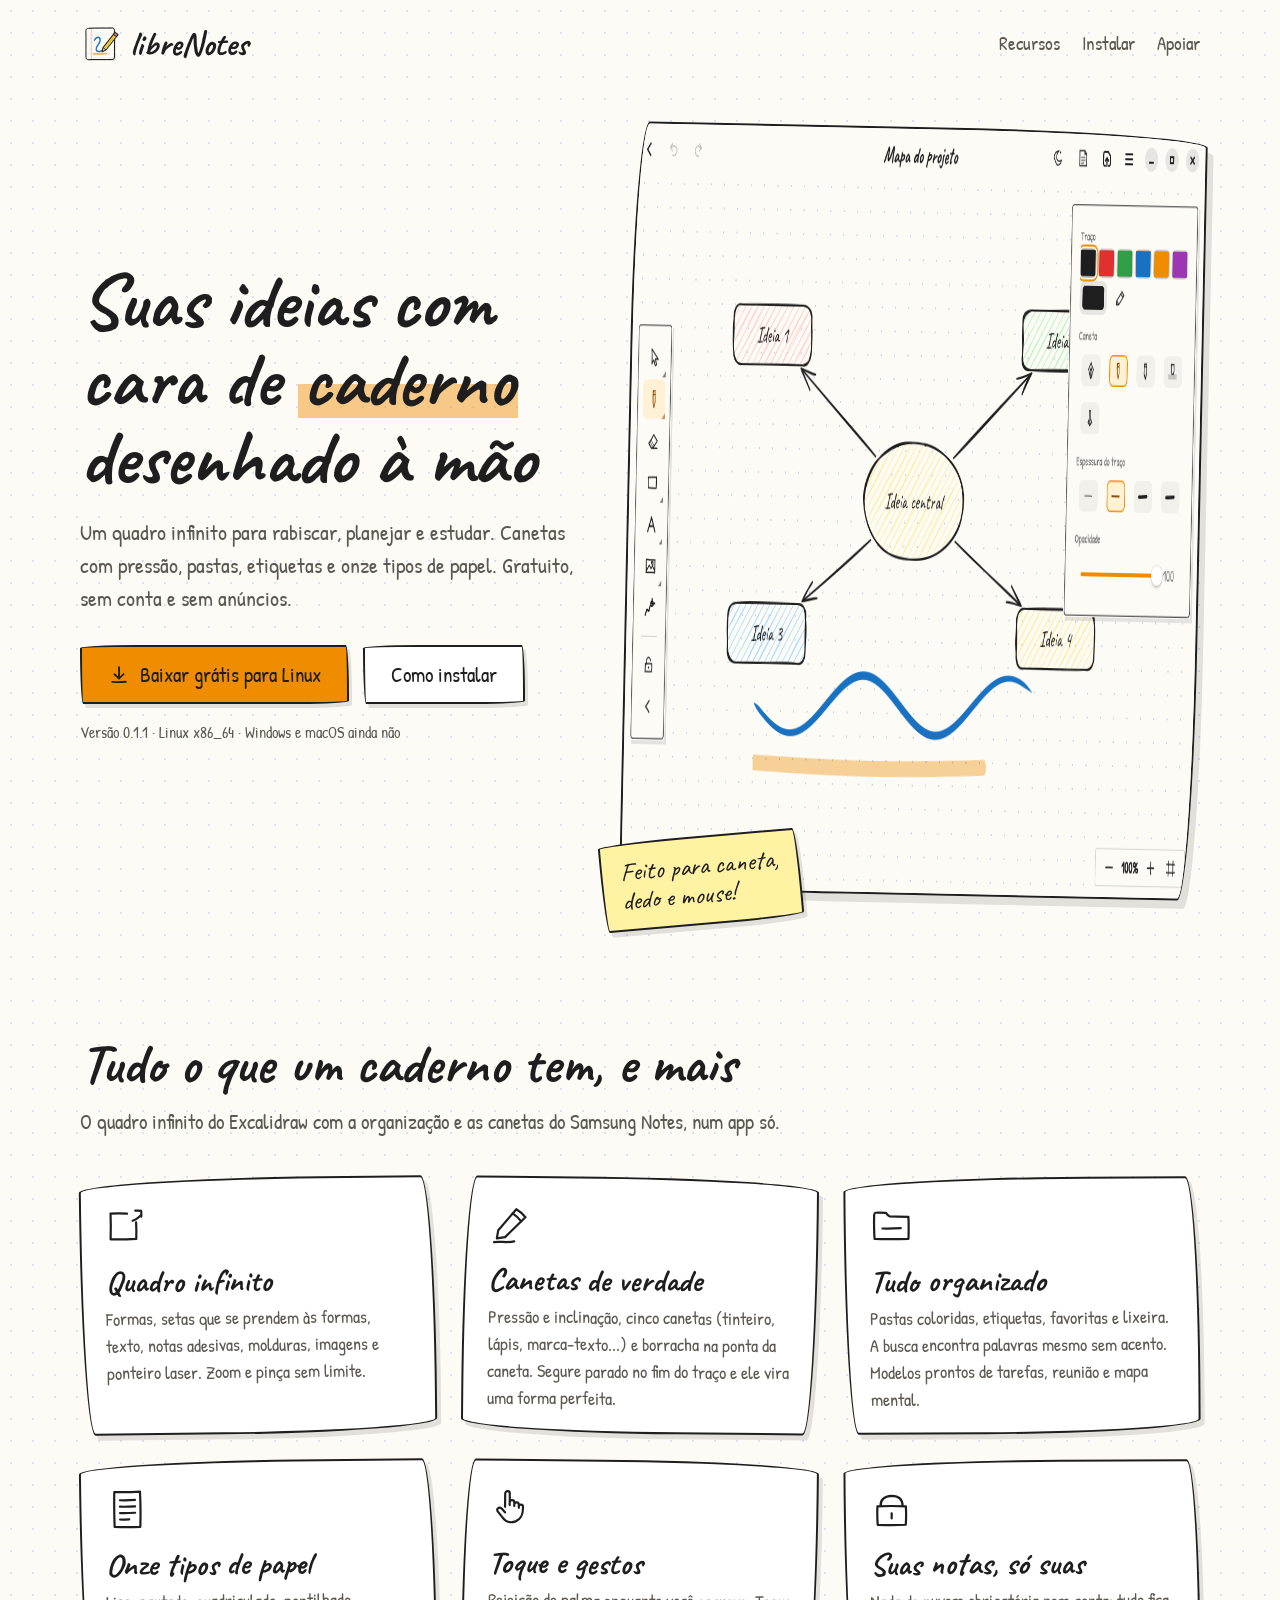
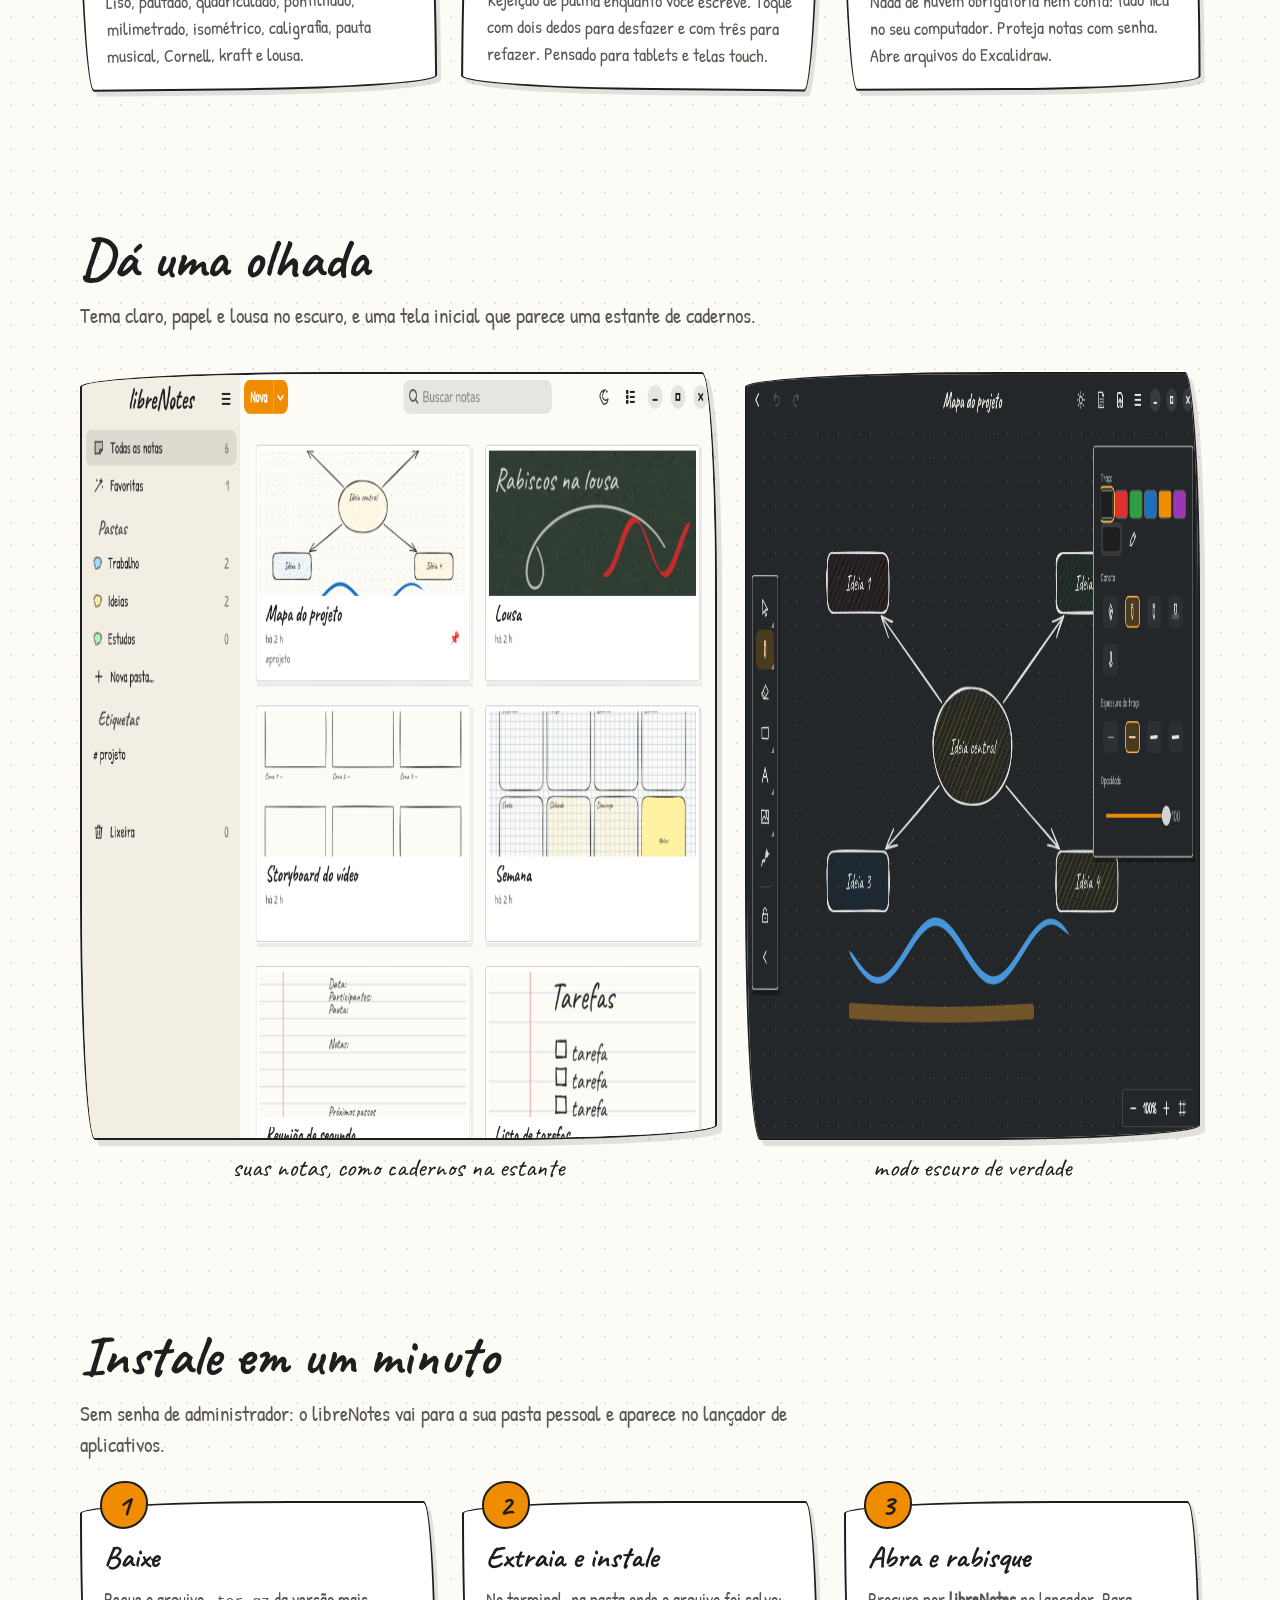
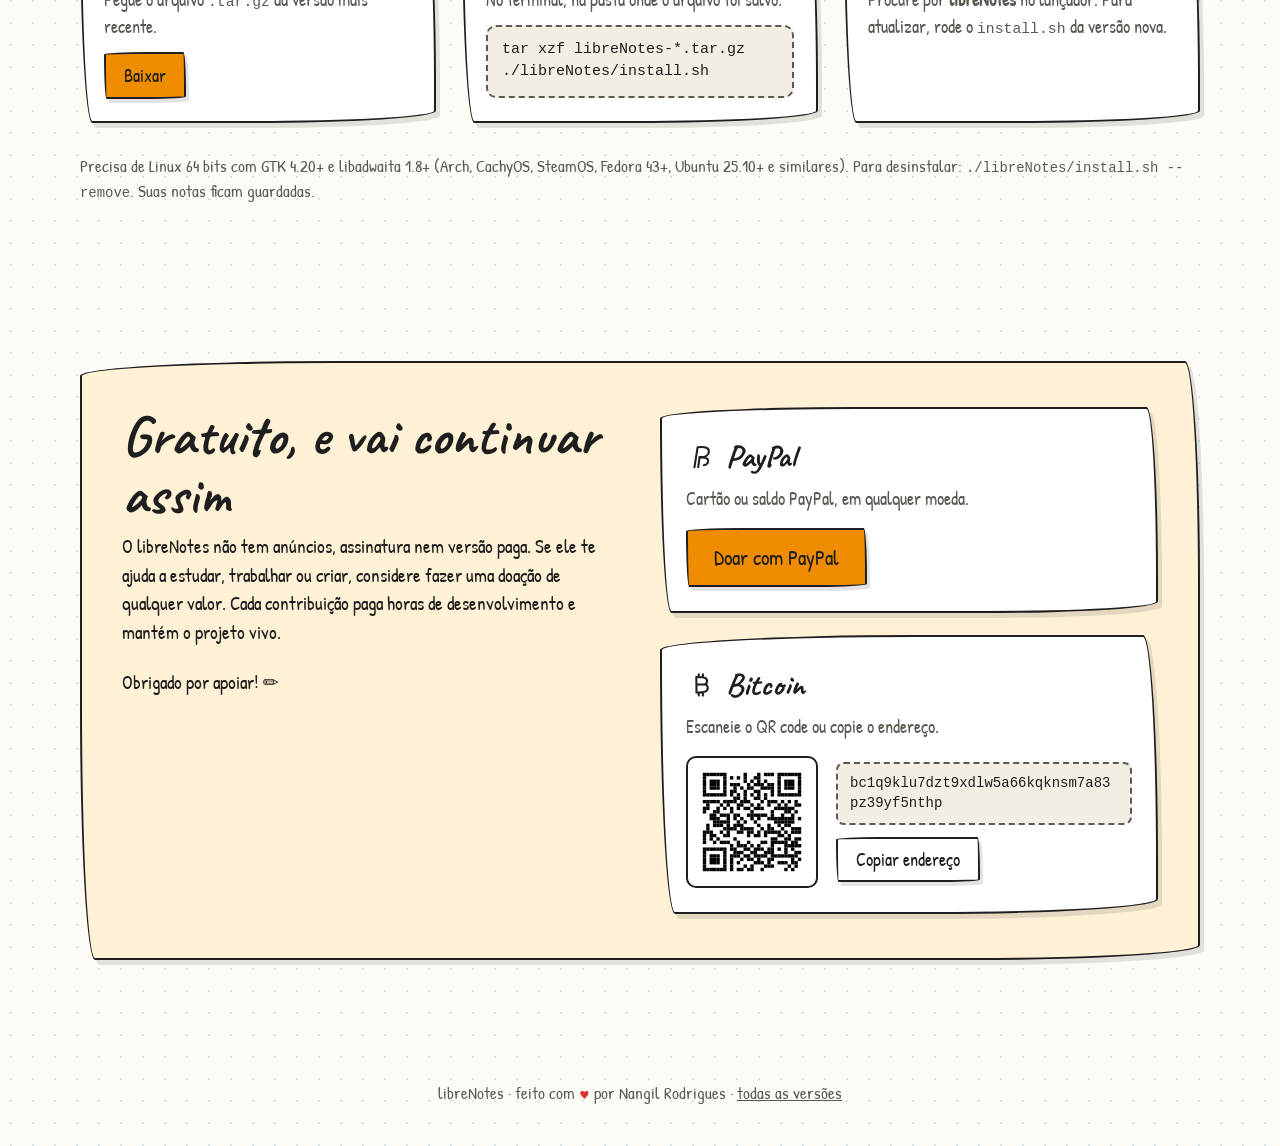
==== index.html @ e41670f1 "Landing page com download e doações (PayPal e Bitcoin) Co-Authored-By: Claude Opus 5.5 <noreply@anth" ====
<!doctype html>
<html lang="pt-BR">
<head>
<meta charset="utf-8">
<meta name="viewport" content="width=device-width, initial-scale=1">
<title>libreNotes</title>
<meta name="description" content="Anotações com cara de caderno desenhado à mão: quadro infinito, canetas com pressão, pastas e 11 tipos de papel. Gratuito para Linux.">
<meta property="og:title" content="libreNotes: anotações desenhadas à mão">
<meta property="og:description" content="Quadro infinito, canetas com pressão, pastas e 11 tipos de papel. Gratuito para Linux.">
<meta property="og:image" content="https://nangiljunior.github.io/librenotes-releases/assets/img/editor.png">
<meta property="og:type" content="website">
<link rel="icon" href="assets/img/icon.svg" type="image/svg+xml">
<style>
@font-face { font-family: "Caveat"; src: url("assets/fonts/Caveat.ttf") format("truetype"); font-weight: 400 700; font-display: swap; }
@font-face { font-family: "Patrick Hand"; src: url("assets/fonts/PatrickHand.ttf") format("truetype"); font-display: swap; }

:root {
  --paper: #fdfbf6;
  --paper-shade: #f3eee3;
  --ink: #1e1e1e;
  --ink-soft: #5c5852;
  --rule: #d9e3ee;
  --accent: #f08c00;
  --accent-ink: #1e1e1e;
  --accent-wash: #fff1d6;
  --sticky: #fff3a3;
  --card: #ffffff;
  --shadow: rgba(30, 30, 30, .12);
  --hand: "Caveat", "Segoe Print", cursive;
  --ui: "Patrick Hand", "Comic Neue", system-ui, sans-serif;
  --sketch: 255px 15px 225px 15px / 15px 225px 15px 255px;
  --sketch-2: 15px 255px 15px 225px / 225px 15px 255px 15px;
}
@media (prefers-color-scheme: dark) {
  :root:not([data-theme="light"]) {
    --paper: #23272a; --paper-shade: #1b1e20; --ink: #e8e6e1; --ink-soft: #a8a49c;
    --rule: #30363b; --accent: #ffb347; --accent-wash: #4a3a1e; --sticky: #5c5523;
    --card: #2b3034; --shadow: rgba(0, 0, 0, .35);
  }
}
:root[data-theme="dark"] {
  --paper: #23272a; --paper-shade: #1b1e20; --ink: #e8e6e1; --ink-soft: #a8a49c;
  --rule: #30363b; --accent: #ffb347; --accent-wash: #4a3a1e; --sticky: #5c5523;
  --card: #2b3034; --shadow: rgba(0, 0, 0, .35);
}

* { box-sizing: border-box; }
html { scroll-behavior: smooth; }
body {
  margin: 0;
  background-color: var(--paper);
  background-image: radial-gradient(var(--rule) 1.3px, transparent 1.3px);
  background-size: 22px 22px;
  color: var(--ink);
  font-family: var(--ui);
  font-size: 19px;
  line-height: 1.5;
  overflow-x: hidden;
}
a { color: inherit; }
img { max-width: 100%; display: block; }
.wrap { width: min(1120px, 100% - 32px); margin-inline: auto; }

/* ---------- cabeçalho */
header { padding: 18px 0; }
header .wrap { display: flex; align-items: center; gap: 16px; }
.brand { display: flex; align-items: center; gap: 10px; text-decoration: none; font-family: var(--hand); font-size: 34px; font-weight: 700; }
.brand img { width: 40px; height: 40px; }
nav { margin-left: auto; display: flex; gap: 22px; }
nav a { text-decoration: none; color: var(--ink-soft); }
nav a:hover { color: var(--ink); text-decoration: underline wavy var(--accent); text-underline-offset: 5px; }

/* ---------- elementos "desenhados" */
.sketchy {
  border: 2.5px solid var(--ink);
  border-radius: var(--sketch);
  box-shadow: 4px 5px 0 var(--shadow);
}
.btn {
  display: inline-flex; align-items: center; gap: 10px;
  padding: 12px 26px;
  font-family: var(--ui); font-size: 21px; text-decoration: none;
  color: var(--ink); background: var(--card);
  border: 2.5px solid var(--ink); border-radius: var(--sketch);
  box-shadow: 3px 4px 0 var(--shadow);
  cursor: pointer;
  transition: transform .15s, box-shadow .15s;
}
.btn:hover { transform: rotate(-1.5deg) translateY(-2px); box-shadow: 5px 7px 0 var(--shadow); }
.btn:active { transform: translateY(1px); box-shadow: 1px 2px 0 var(--shadow); }
.btn.primary { background: var(--accent); color: var(--accent-ink); border-color: #1e1e1e; }
.btn svg { width: 22px; height: 22px; flex: none; }
.hl { background: linear-gradient(transparent 55%, color-mix(in srgb, var(--accent) 45%, transparent) 55% 90%, transparent 90%); padding: 0 4px; }

/* ---------- hero */
.hero { padding: 40px 0 70px; }
.hero .wrap { display: grid; grid-template-columns: 1fr 1.15fr; gap: 48px; align-items: center; }
.hero h1 { font-family: var(--hand); font-weight: 700; font-size: clamp(46px, 6.4vw, 78px); line-height: 1; margin: 0 0 20px; }
.hero p.lead { font-size: 22px; color: var(--ink-soft); margin: 0 0 30px; max-width: 30em; }
.cta { display: flex; flex-wrap: wrap; gap: 14px; align-items: center; }
.meta { margin-top: 16px; font-size: 16px; color: var(--ink-soft); }
.shot { position: relative; }
.shot img { border: 2.5px solid var(--ink); border-radius: var(--sketch-2); box-shadow: 6px 8px 0 var(--shadow); transform: rotate(1.2deg); background: var(--paper); }
.sticky-note {
  position: absolute; left: -26px; bottom: -30px;
  background: var(--sticky); color: var(--ink);
  font-family: var(--hand); font-size: 26px; line-height: 1.1;
  padding: 14px 18px; transform: rotate(-5deg);
  box-shadow: 3px 5px 0 var(--shadow); max-width: 200px;
}

/* ---------- seções */
section { padding: 70px 0; }
h2 { font-family: var(--hand); font-weight: 700; font-size: clamp(40px, 5vw, 56px); line-height: 1.05; margin: 0 0 12px; }
.sub { color: var(--ink-soft); font-size: 21px; margin: 0 0 40px; max-width: 36em; }

.features { display: grid; grid-template-columns: repeat(3, 1fr); gap: 26px; }
.feature { background: var(--card); padding: 24px 24px 20px; }
.feature:nth-child(3n+1) { transform: rotate(-.6deg); }
.feature:nth-child(3n+2) { transform: rotate(.5deg); border-radius: var(--sketch-2); }
.feature:nth-child(3n) { transform: rotate(-.3deg); }
.feature svg { width: 44px; height: 44px; margin-bottom: 8px; stroke: var(--ink); }
.feature h3 { font-family: var(--hand); font-size: 32px; line-height: 1.1; margin: 0 0 6px; }
.feature p { margin: 0; color: var(--ink-soft); font-size: 18px; }

.gallery { display: grid; grid-template-columns: 1.4fr 1fr; gap: 28px; align-items: start; }
.gallery figure { margin: 0; }
.gallery img { border: 2.5px solid var(--ink); border-radius: var(--sketch); box-shadow: 5px 6px 0 var(--shadow); }
.gallery figure:nth-child(2) img { border-radius: var(--sketch-2); }
.gallery figcaption { font-family: var(--hand); font-size: 26px; margin-top: 8px; text-align: center; }
.gallery .stack { display: grid; gap: 28px; }

/* ---------- instalar */
.install { display: grid; grid-template-columns: repeat(3, 1fr); gap: 26px; counter-reset: step; }
.step { background: var(--card); padding: 22px; position: relative; }
.step::before {
  counter-increment: step; content: counter(step);
  position: absolute; top: -22px; left: 18px;
  width: 44px; height: 44px; display: grid; place-items: center;
  background: var(--accent); color: #1e1e1e; font-family: var(--hand); font-size: 30px; font-weight: 700;
  border: 2.5px solid #1e1e1e; border-radius: 50% 45% 52% 48%;
}
.step h3 { font-family: var(--hand); font-size: 30px; margin: 10px 0 6px; }
.step p { margin: 0 0 12px; color: var(--ink-soft); font-size: 18px; }
pre {
  margin: 0; padding: 12px 14px; overflow-x: auto;
  background: var(--paper-shade); border: 2px dashed var(--ink-soft); border-radius: 10px;
  font: 15px/1.5 ui-monospace, "Fira Code", monospace;
}
code { font: .82em ui-monospace, "Fira Code", monospace; }
.req { margin-top: 30px; font-size: 17px; color: var(--ink-soft); }

/* ---------- apoiar */
.support { background: var(--accent-wash); padding: 44px 40px; }
.support .grid { display: grid; grid-template-columns: 1fr 1fr; gap: 40px; align-items: start; }
.support h2 { margin-bottom: 8px; }
.support p { margin: 0 0 22px; }
.donate { background: var(--card); padding: 24px; }
.donate h3 { font-family: var(--hand); font-size: 32px; margin: 0 0 4px; display: flex; align-items: center; gap: 10px; }
.donate h3 svg { width: 30px; height: 30px; }
.donate p { color: var(--ink-soft); font-size: 18px; margin: 0 0 16px; }
.btc { display: grid; grid-template-columns: 132px 1fr; gap: 18px; align-items: center; }
.qr { background: #fff; padding: 8px; border: 2px solid var(--ink); border-radius: 10px; }
.addr {
  font: 14px/1.4 ui-monospace, "Fira Code", monospace; word-break: break-all;
  background: var(--paper-shade); padding: 10px 12px; border-radius: 8px; margin-bottom: 12px;
  border: 2px dashed var(--ink-soft);
}
.btn.small { font-size: 18px; padding: 8px 18px; }
.copied { color: var(--accent); font-size: 17px; margin-left: 10px; opacity: 0; transition: opacity .2s; }
.copied.show { opacity: 1; }

footer { padding: 50px 0 40px; color: var(--ink-soft); font-size: 17px; text-align: center; }
footer .heart { color: #e03131; }

@media (max-width: 900px) {
  .hero .wrap, .gallery, .support .grid { grid-template-columns: 1fr; }
  .features, .install { grid-template-columns: 1fr 1fr; }
  .sticky-note { left: auto; right: 6px; bottom: -34px; font-size: 22px; }
}
@media (max-width: 620px) {
  body { font-size: 18px; }
  nav { display: none; }
  .features, .install { grid-template-columns: 1fr; gap: 34px; }
  .support { padding: 30px 20px; }
  .btc { grid-template-columns: 1fr; }
  .qr { width: 150px; }
  section { padding: 50px 0; }
}
@media (prefers-reduced-motion: reduce) {
  html { scroll-behavior: auto; }
  .btn, .btn:hover { transition: none; transform: none; }
}
</style>
</head>
<body>

<header>
  <div class="wrap">
    <a class="brand" href="#"><img src="assets/img/icon.svg" alt="">libreNotes</a>
    <nav>
      <a href="#recursos">Recursos</a>
      <a href="#instalar">Instalar</a>
      <a href="#apoiar">Apoiar</a>
    </nav>
  </div>
</header>

<main>
  <section class="hero">
    <div class="wrap">
      <div>
        <h1>Suas ideias com cara de <span class="hl">caderno</span> desenhado à mão</h1>
        <p class="lead">Um quadro infinito para rabiscar, planejar e estudar. Canetas com pressão, pastas, etiquetas e onze tipos de papel. Gratuito, sem conta e sem anúncios.</p>
        <div class="cta">
          <a class="btn primary" href="https://github.com/NangilJunior/librenotes-releases/releases/latest" id="download">
            <svg viewBox="0 0 24 24" fill="none" stroke="currentColor" stroke-width="2" stroke-linecap="round" stroke-linejoin="round"><path d="M12 3.5c.2 4 .1 8 0 12M7 11.2c1.8 1.6 3.3 3.2 5 4.8 1.6-1.7 3.2-3.4 5-5M4.5 19.5c5 .4 10 .3 15-.1"/></svg>
            Baixar grátis para Linux
          </a>
          <a class="btn" href="#instalar">Como instalar</a>
        </div>
        <p class="meta">Versão <span id="version">0.1.1</span> · Linux x86_64 · Windows e macOS ainda não</p>
      </div>
      <div class="shot">
        <img src="assets/img/editor.png" width="1024" height="768" alt="Editor do libreNotes com um mapa mental desenhado à mão e o painel de canetas aberto">
        <div class="sticky-note sketchy">Feito para caneta, dedo e mouse!</div>
      </div>
    </div>
  </section>

  <section id="recursos">
    <div class="wrap">
      <h2>Tudo o que um caderno tem, e mais</h2>
      <p class="sub">O quadro infinito do Excalidraw com a organização e as canetas do Samsung Notes, num app só.</p>
      <div class="features">
        <article class="feature sketchy">
          <svg viewBox="0 0 48 48" fill="none" stroke-width="2.4" stroke-linecap="round" stroke-linejoin="round"><path d="M6 10c6-.4 12-.2 18 .2M6 10c.3 9 .2 18-.2 28 9 .3 18 .2 28-.2.2-6 .3-12 0-18"/><path d="M30 18c3-.8 6-3 9-6M33 7c2 .1 4.5 0 6.5.2.2 2 .1 4.3 0 6.3"/></svg>
          <h3>Quadro infinito</h3>
          <p>Formas, setas que se prendem às formas, texto, notas adesivas, molduras, imagens e ponteiro laser. Zoom e pinça sem limite.</p>
        </article>
        <article class="feature sketchy">
          <svg viewBox="0 0 48 48" fill="none" stroke-width="2.4" stroke-linecap="round" stroke-linejoin="round"><path d="M30 8c3.5 2 7 5 10 8.6L18 38.5 9 40l1.5-9z"/><path d="M26 12.5c3.4 2.2 6.6 5 9.4 8.6M6 44c8-1 14 1 22-1"/></svg>
          <h3>Canetas de verdade</h3>
          <p>Pressão e inclinação, cinco canetas (tinteiro, lápis, marca-texto...) e borracha na ponta da caneta. Segure parado no fim do traço e ele vira uma forma perfeita.</p>
        </article>
        <article class="feature sketchy">
          <svg viewBox="0 0 48 48" fill="none" stroke-width="2.4" stroke-linecap="round" stroke-linejoin="round"><path d="M5 13c.2-2 .1-3 1.5-3.2 4-.3 8 0 11.5.2 1.5 2.4 2.5 3.4 4 4 7 .2 14 0 20.4.4.4 7 .3 14 0 24-12 .5-25 .4-37 0-.6-8-.6-17-.4-25.4z"/><path d="M14 27c6 .2 13 .1 20-.2"/></svg>
          <h3>Tudo organizado</h3>
          <p>Pastas coloridas, etiquetas, favoritas e lixeira. A busca encontra palavras mesmo sem acento. Modelos prontos de tarefas, reunião e mapa mental.</p>
        </article>
        <article class="feature sketchy">
          <svg viewBox="0 0 48 48" fill="none" stroke-width="2.4" stroke-linecap="round" stroke-linejoin="round"><path d="M10 5c9.5.4 19 .3 28-.2.6 13 .5 25.5 0 38.4-9.5.4-19 .3-28-.2-.4-13-.4-25.6 0-38z"/><path d="M16 14c5.5.3 11 .2 16.5-.2M16 21c5.5.2 11 .1 16.5-.1M16 28c5.5.3 11 .1 16.5-.2M16 35c3.5.1 7 0 10-.1"/></svg>
          <h3>Onze tipos de papel</h3>
          <p>Liso, pautado, quadriculado, pontilhado, milimetrado, isométrico, caligrafia, pauta musical, Cornell, kraft e lousa.</p>
        </article>
        <article class="feature sketchy">
          <svg viewBox="0 0 48 48" fill="none" stroke-width="2.4" stroke-linecap="round" stroke-linejoin="round"><path d="M18 24V9.5c0-3.5 5-3.4 5 0V22m0-3c0-3.3 5-3.2 5 0v4m0-1.6c0-3.2 5-3 5 .2v3.4m0-1.4c0-3 4.6-2.8 4.6.4 0 7-1 13-8 15.8-6 2.2-11 .5-14.6-4.6L10 29c-1.8-3 1.6-5.4 4-3.3L18 30"/></svg>
          <h3>Toque e gestos</h3>
          <p>Rejeição de palma enquanto você escreve. Toque com dois dedos para desfazer e com três para refazer. Pensado para tablets e telas touch.</p>
        </article>
        <article class="feature sketchy">
          <svg viewBox="0 0 48 48" fill="none" stroke-width="2.4" stroke-linecap="round" stroke-linejoin="round"><path d="M12 21c-.2-5 2-10.5 12-11 9.6.2 12 5.4 12 11"/><path d="M8.5 21.4c10.5-.5 20.5-.4 31 .2.4 7 .3 13.5-.2 20-10 .4-20.4.3-30.6-.1-.5-6.6-.5-13.4-.2-20.1z"/><path d="M24 29c.1 2 0 4-.1 5.6"/></svg>
          <h3>Suas notas, só suas</h3>
          <p>Nada de nuvem obrigatória nem conta: tudo fica no seu computador. Proteja notas com senha. Abre arquivos do Excalidraw.</p>
        </article>
      </div>
    </div>
  </section>

  <section>
    <div class="wrap">
      <h2>Dá uma olhada</h2>
      <p class="sub">Tema claro, papel e lousa no escuro, e uma tela inicial que parece uma estante de cadernos.</p>
      <div class="gallery">
        <figure>
          <img src="assets/img/home.png" width="1024" height="768" loading="lazy" alt="Tela inicial com as notas em grade, pastas coloridas na barra lateral">
          <figcaption>suas notas, como cadernos na estante</figcaption>
        </figure>
        <div class="stack">
          <figure>
            <img src="assets/img/editor-dark.png" width="1024" height="768" loading="lazy" alt="Editor no tema escuro">
            <figcaption>modo escuro de verdade</figcaption>
          </figure>
        </div>
      </div>
    </div>
  </section>

  <section id="instalar">
    <div class="wrap">
      <h2>Instale em um minuto</h2>
      <p class="sub">Sem senha de administrador: o libreNotes vai para a sua pasta pessoal e aparece no lançador de aplicativos.</p>
      <div class="install">
        <div class="step sketchy">
          <h3>Baixe</h3>
          <p>Pegue o arquivo <code>.tar.gz</code> da versão mais recente.</p>
          <a class="btn small primary" href="https://github.com/NangilJunior/librenotes-releases/releases/latest">Baixar</a>
        </div>
        <div class="step sketchy">
          <h3>Extraia e instale</h3>
          <p>No terminal, na pasta onde o arquivo foi salvo:</p>
          <pre>tar xzf libreNotes-*.tar.gz
./libreNotes/install.sh</pre>
        </div>
        <div class="step sketchy">
          <h3>Abra e rabisque</h3>
          <p>Procure por <strong>libreNotes</strong> no lançador. Para atualizar, rode o <code>install.sh</code> da versão nova.</p>
        </div>
      </div>
      <p class="req">Precisa de Linux 64 bits com GTK 4.20+ e libadwaita 1.8+ (Arch, CachyOS, SteamOS, Fedora 43+, Ubuntu 25.10+ e similares). Para desinstalar: <code>./libreNotes/install.sh --remove</code>. Suas notas ficam guardadas.</p>
    </div>
  </section>

  <section id="apoiar">
    <div class="wrap">
      <div class="support sketchy">
        <div class="grid">
          <div>
            <h2>Gratuito, e vai continuar assim</h2>
            <p>O libreNotes não tem anúncios, assinatura nem versão paga. Se ele te ajuda a estudar, trabalhar ou criar, considere fazer uma doação de qualquer valor. Cada contribuição paga horas de desenvolvimento e mantém o projeto vivo.</p>
            <p>Obrigado por apoiar! ✏️</p>
          </div>
          <div style="display:grid;gap:22px">
            <div class="donate sketchy">
              <h3>
                <svg viewBox="0 0 32 32" fill="none" stroke="currentColor" stroke-width="2.2" stroke-linecap="round" stroke-linejoin="round"><path d="M9 27l3.4-21.5c3.4-.2 7-.4 9.4.6 3.5 1.5 3.4 6.4.3 8.6-2 1.4-5 1.6-7.6 1.4L13 26.8"/><path d="M14.6 16.3c3.6 0 7.4.3 8.6 2.2 1.6 2.6-.6 6-4.2 6.3"/></svg>
                PayPal
              </h3>
              <p>Cartão ou saldo PayPal, em qualquer moeda.</p>
              <a class="btn primary" href="https://www.paypal.com/donate/?business=nangil%40gmail.com&amp;currency_code=BRL&amp;item_name=Doa%C3%A7%C3%A3o+libreNotes" target="_blank" rel="noopener">Doar com PayPal</a>
            </div>
            <div class="donate sketchy">
              <h3>
                <svg viewBox="0 0 32 32" fill="none" stroke="currentColor" stroke-width="2.2" stroke-linecap="round" stroke-linejoin="round"><path d="M11 7.5c3.5-.2 7 0 9 .7 3.5 1.3 3.2 6 0 7 3.8.8 4.6 6.2.4 7.9-2.5 1-6 .9-9.4.8M11 7.5l.2 16.4M11.1 15.6c3 0 6.4-.2 8.9-.4M13.6 4.6v3M18 4.5v3.3M13.6 24.2v3M18 24v3.3"/></svg>
                Bitcoin
              </h3>
              <p>Escaneie o QR code ou copie o endereço.</p>
              <div class="btc">
                <img class="qr" src="assets/img/btc-qr.svg" width="132" height="132" alt="QR code do endereço Bitcoin">
                <div>
                  <div class="addr" id="btc-addr">bc1q9klu7dzt9xdlw5a66kqknsm7a83pz39yf5nthp</div>
                  <button class="btn small" type="button" id="copy-btc">Copiar endereço</button><span class="copied" id="copied" role="status">copiado!</span>
                </div>
              </div>
            </div>
          </div>
        </div>
      </div>
    </div>
  </section>
</main>

<footer>
  <div class="wrap">
    libreNotes · feito com <span class="heart">♥</span> por Nangil Rodrigues ·
    <a href="https://github.com/NangilJunior/librenotes-releases/releases">todas as versões</a>
  </div>
</footer>

<script>
  // Copiar o endereço Bitcoin.
  document.getElementById("copy-btc").addEventListener("click", async () => {
    const addr = document.getElementById("btc-addr").textContent.trim();
    try {
      await navigator.clipboard.writeText(addr);
    } catch {
      const r = document.createRange();
      r.selectNodeContents(document.getElementById("btc-addr"));
      const s = getSelection(); s.removeAllRanges(); s.addRange(r);
      document.execCommand("copy");
    }
    const ok = document.getElementById("copied");
    ok.classList.add("show");
    setTimeout(() => ok.classList.remove("show"), 1800);
  });

  // Versão e link direto do arquivo da última Release (se a API responder).
  fetch("https://api.github.com/repos/NangilJunior/librenotes-releases/releases/latest")
    .then(r => r.ok ? r.json() : Promise.reject())
    .then(rel => {
      document.getElementById("version").textContent = rel.tag_name.replace(/^v/, "");
      const asset = (rel.assets || []).find(a => a.name.endsWith(".tar.gz"));
      if (asset) document.getElementById("download").href = asset.browser_download_url;
    })
    .catch(() => {});
</script>
</body>
</html>
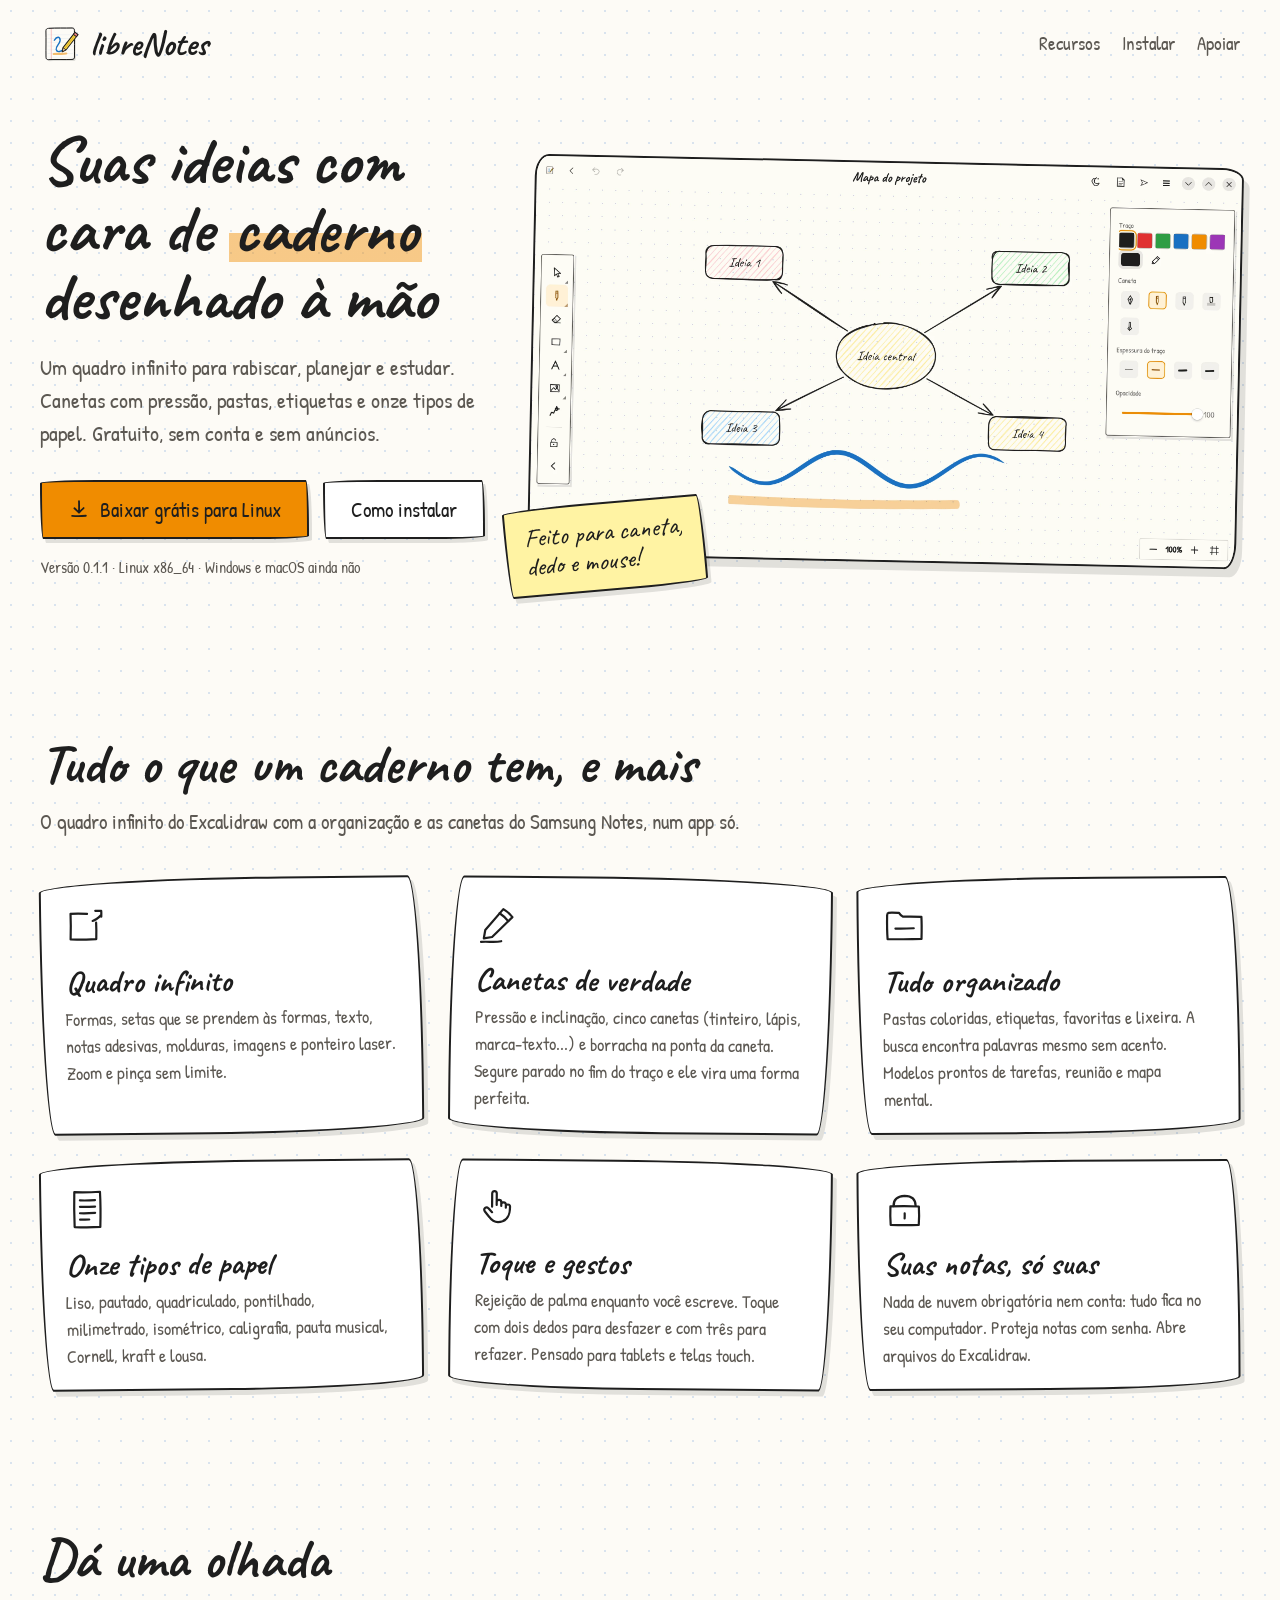
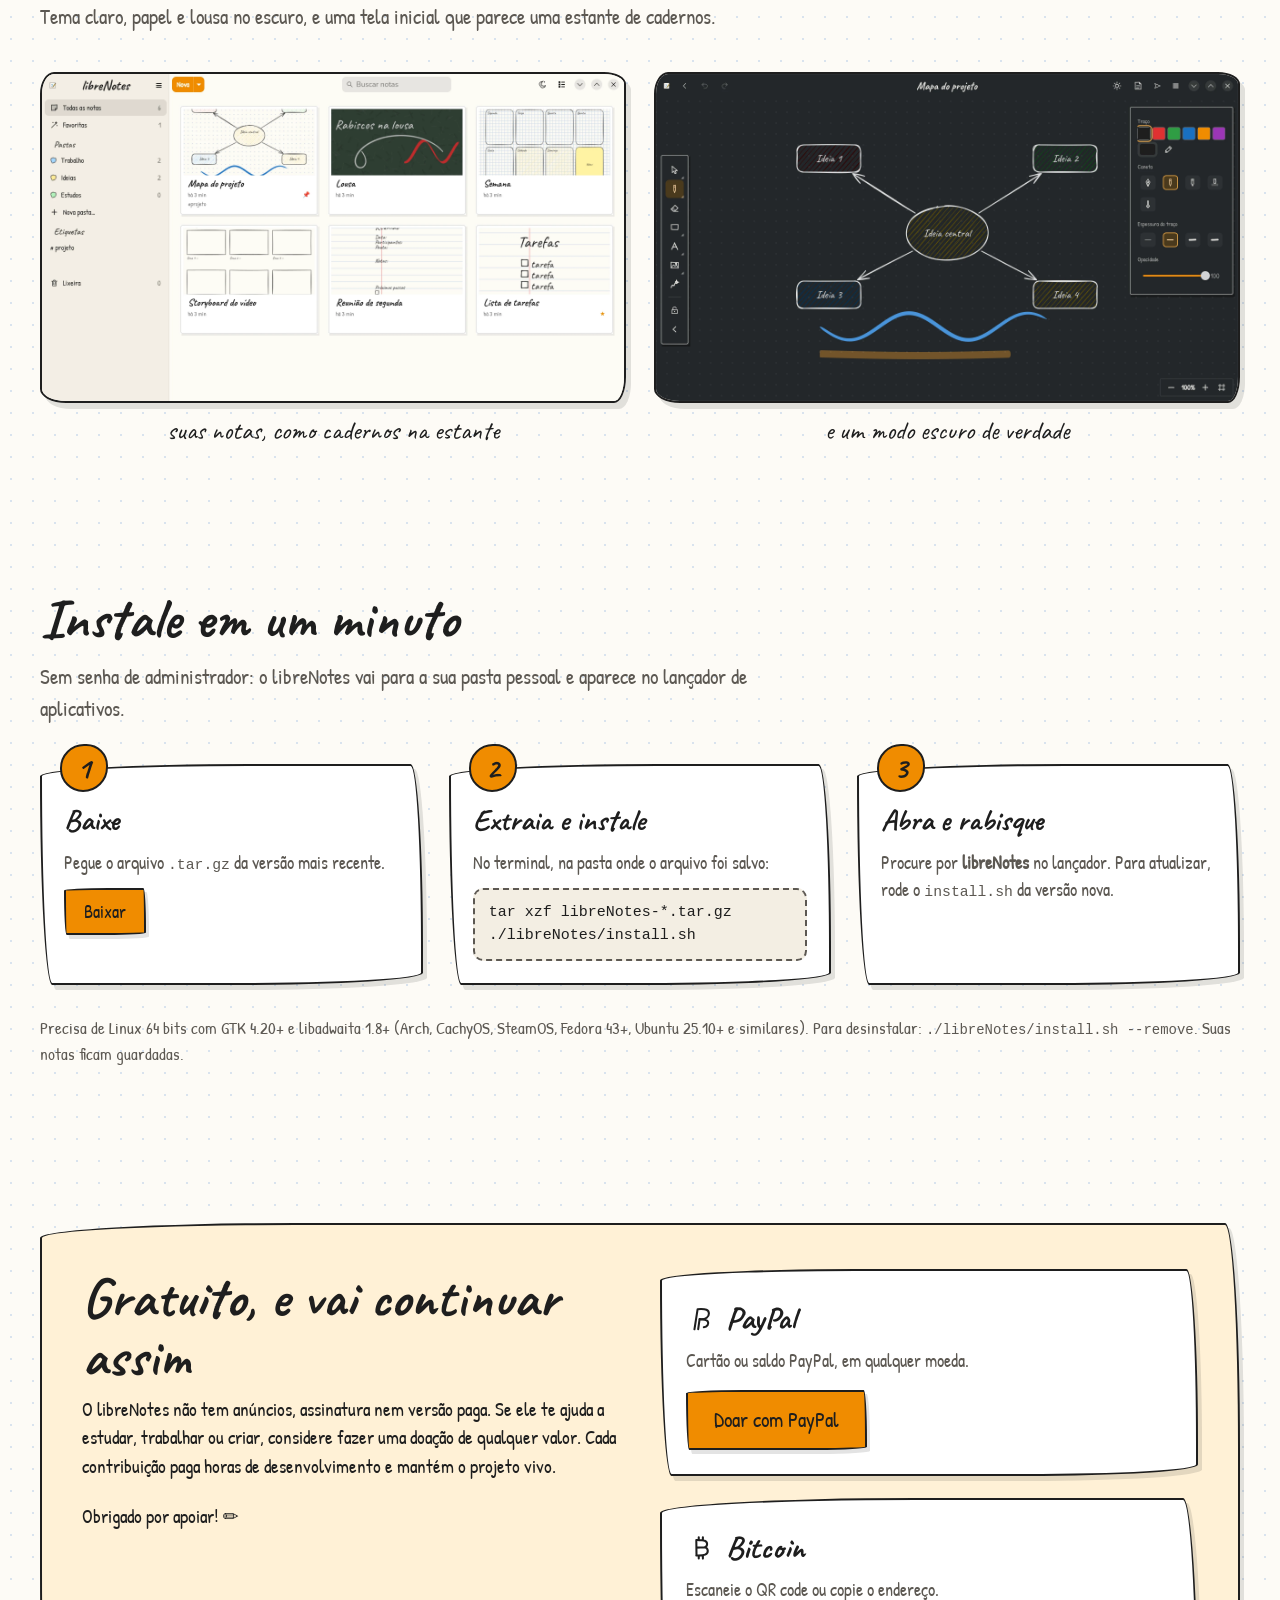
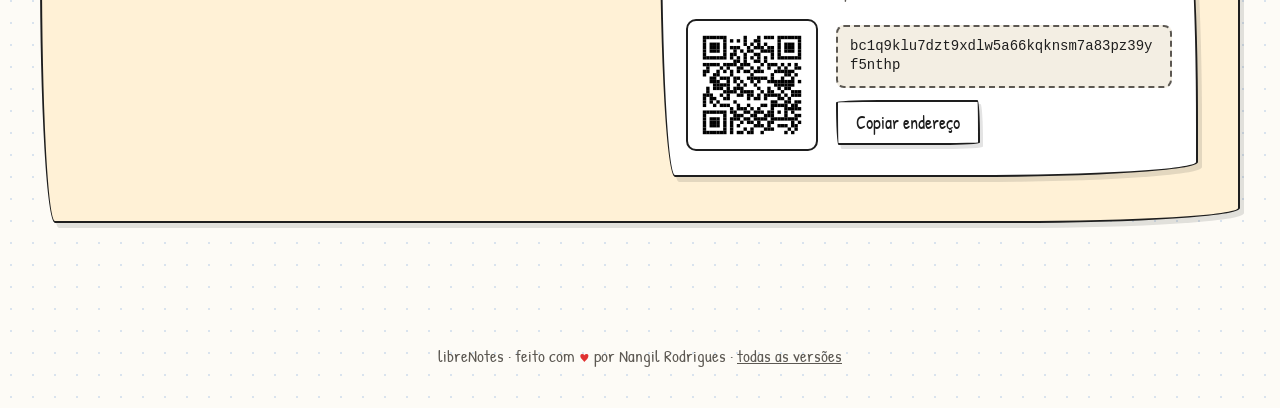
==== commit 3ae1030e: "Capturas novas em alta resolução e imagens sem distorção As capturas antigas (1024x768) eram esticad" ====
--- a/index.html
+++ b/index.html
@@ -7,7 +7,7 @@
 <meta name="description" content="Anotações com cara de caderno desenhado à mão: quadro infinito, canetas com pressão, pastas e 11 tipos de papel. Gratuito para Linux.">
 <meta property="og:title" content="libreNotes: anotações desenhadas à mão">
 <meta property="og:description" content="Quadro infinito, canetas com pressão, pastas e 11 tipos de papel. Gratuito para Linux.">
-<meta property="og:image" content="https://nangiljunior.github.io/librenotes-releases/assets/img/editor.png">
+<meta property="og:image" content="https://nangiljunior.github.io/librenotes-releases/assets/img/og.jpg">
 <meta property="og:type" content="website">
 <link rel="icon" href="assets/img/icon.svg" type="image/svg+xml">
 <style>
@@ -30,6 +30,9 @@
   --ui: "Patrick Hand", "Comic Neue", system-ui, sans-serif;
   --sketch: 255px 15px 225px 15px / 15px 225px 15px 255px;
   --sketch-2: 15px 255px 15px 225px / 225px 15px 255px 15px;
+  /* Capturas: tremor leve, sem comer os cantos da janela. */
+  --frame: 14px 22px 12px 26px / 22px 12px 26px 14px;
+  --frame-2: 24px 12px 22px 14px / 12px 24px 14px 22px;
 }
 @media (prefers-color-scheme: dark) {
   :root:not([data-theme="light"]) {
@@ -58,8 +61,8 @@
   overflow-x: hidden;
 }
 a { color: inherit; }
-img { max-width: 100%; display: block; }
-.wrap { width: min(1120px, 100% - 32px); margin-inline: auto; }
+img { max-width: 100%; height: auto; display: block; }
+.wrap { width: min(1200px, 100% - 32px); margin-inline: auto; }
 
 /* ---------- cabeçalho */
 header { padding: 18px 0; }
@@ -94,13 +97,13 @@
 
 /* ---------- hero */
 .hero { padding: 40px 0 70px; }
-.hero .wrap { display: grid; grid-template-columns: 1fr 1.15fr; gap: 48px; align-items: center; }
-.hero h1 { font-family: var(--hand); font-weight: 700; font-size: clamp(46px, 6.4vw, 78px); line-height: 1; margin: 0 0 20px; }
+.hero .wrap { display: grid; grid-template-columns: 0.85fr 1.35fr; gap: 44px; align-items: center; }
+.hero h1 { font-family: var(--hand); font-weight: 700; font-size: clamp(44px, 5.3vw, 70px); line-height: 1; margin: 0 0 20px; }
 .hero p.lead { font-size: 22px; color: var(--ink-soft); margin: 0 0 30px; max-width: 30em; }
 .cta { display: flex; flex-wrap: wrap; gap: 14px; align-items: center; }
 .meta { margin-top: 16px; font-size: 16px; color: var(--ink-soft); }
 .shot { position: relative; }
-.shot img { border: 2.5px solid var(--ink); border-radius: var(--sketch-2); box-shadow: 6px 8px 0 var(--shadow); transform: rotate(1.2deg); background: var(--paper); }
+.shot img { border: 2.5px solid var(--ink); border-radius: var(--frame); box-shadow: 6px 8px 0 var(--shadow); transform: rotate(1.2deg); background: var(--paper); }
 .sticky-note {
   position: absolute; left: -26px; bottom: -30px;
   background: var(--sticky); color: var(--ink);
@@ -123,10 +126,10 @@
 .feature h3 { font-family: var(--hand); font-size: 32px; line-height: 1.1; margin: 0 0 6px; }
 .feature p { margin: 0; color: var(--ink-soft); font-size: 18px; }
 
-.gallery { display: grid; grid-template-columns: 1.4fr 1fr; gap: 28px; align-items: start; }
+.gallery { display: grid; grid-template-columns: 1fr 1fr; gap: 28px; align-items: start; }
 .gallery figure { margin: 0; }
-.gallery img { border: 2.5px solid var(--ink); border-radius: var(--sketch); box-shadow: 5px 6px 0 var(--shadow); }
-.gallery figure:nth-child(2) img { border-radius: var(--sketch-2); }
+.gallery img { border: 2.5px solid var(--ink); border-radius: var(--frame); box-shadow: 5px 6px 0 var(--shadow); }
+.gallery figure:nth-child(2) img { border-radius: var(--frame-2); }
 .gallery figcaption { font-family: var(--hand); font-size: 26px; margin-top: 8px; text-align: center; }
 .gallery .stack { display: grid; gap: 28px; }
 
@@ -185,6 +188,7 @@
   .support { padding: 30px 20px; }
   .btc { grid-template-columns: 1fr; }
   .qr { width: 150px; }
+  .sticky-note { bottom: -44px; right: 4px; font-size: 19px; padding: 8px 12px; max-width: 160px; }
   section { padding: 50px 0; }
 }
 @media (prefers-reduced-motion: reduce) {
@@ -222,7 +226,7 @@
         <p class="meta">Versão <span id="version">0.1.1</span> · Linux x86_64 · Windows e macOS ainda não</p>
       </div>
       <div class="shot">
-        <img src="assets/img/editor.png" width="1024" height="768" alt="Editor do libreNotes com um mapa mental desenhado à mão e o painel de canetas aberto">
+        <img src="assets/img/editor.webp" width="2560" height="1440" alt="Editor do libreNotes com um mapa mental desenhado à mão e o painel de canetas aberto">
         <div class="sticky-note sketchy">Feito para caneta, dedo e mouse!</div>
       </div>
     </div>
@@ -273,13 +277,13 @@
       <p class="sub">Tema claro, papel e lousa no escuro, e uma tela inicial que parece uma estante de cadernos.</p>
       <div class="gallery">
         <figure>
-          <img src="assets/img/home.png" width="1024" height="768" loading="lazy" alt="Tela inicial com as notas em grade, pastas coloridas na barra lateral">
+          <img src="assets/img/home.webp" width="2560" height="1440" loading="lazy" alt="Tela inicial com as notas em grade, pastas coloridas na barra lateral">
           <figcaption>suas notas, como cadernos na estante</figcaption>
         </figure>
         <div class="stack">
           <figure>
-            <img src="assets/img/editor-dark.png" width="1024" height="768" loading="lazy" alt="Editor no tema escuro">
-            <figcaption>modo escuro de verdade</figcaption>
+            <img src="assets/img/editor-dark.webp" width="2560" height="1440" loading="lazy" alt="Editor no tema escuro, com o mapa mental em lousa">
+            <figcaption>e um modo escuro de verdade</figcaption>
           </figure>
         </div>
       </div>
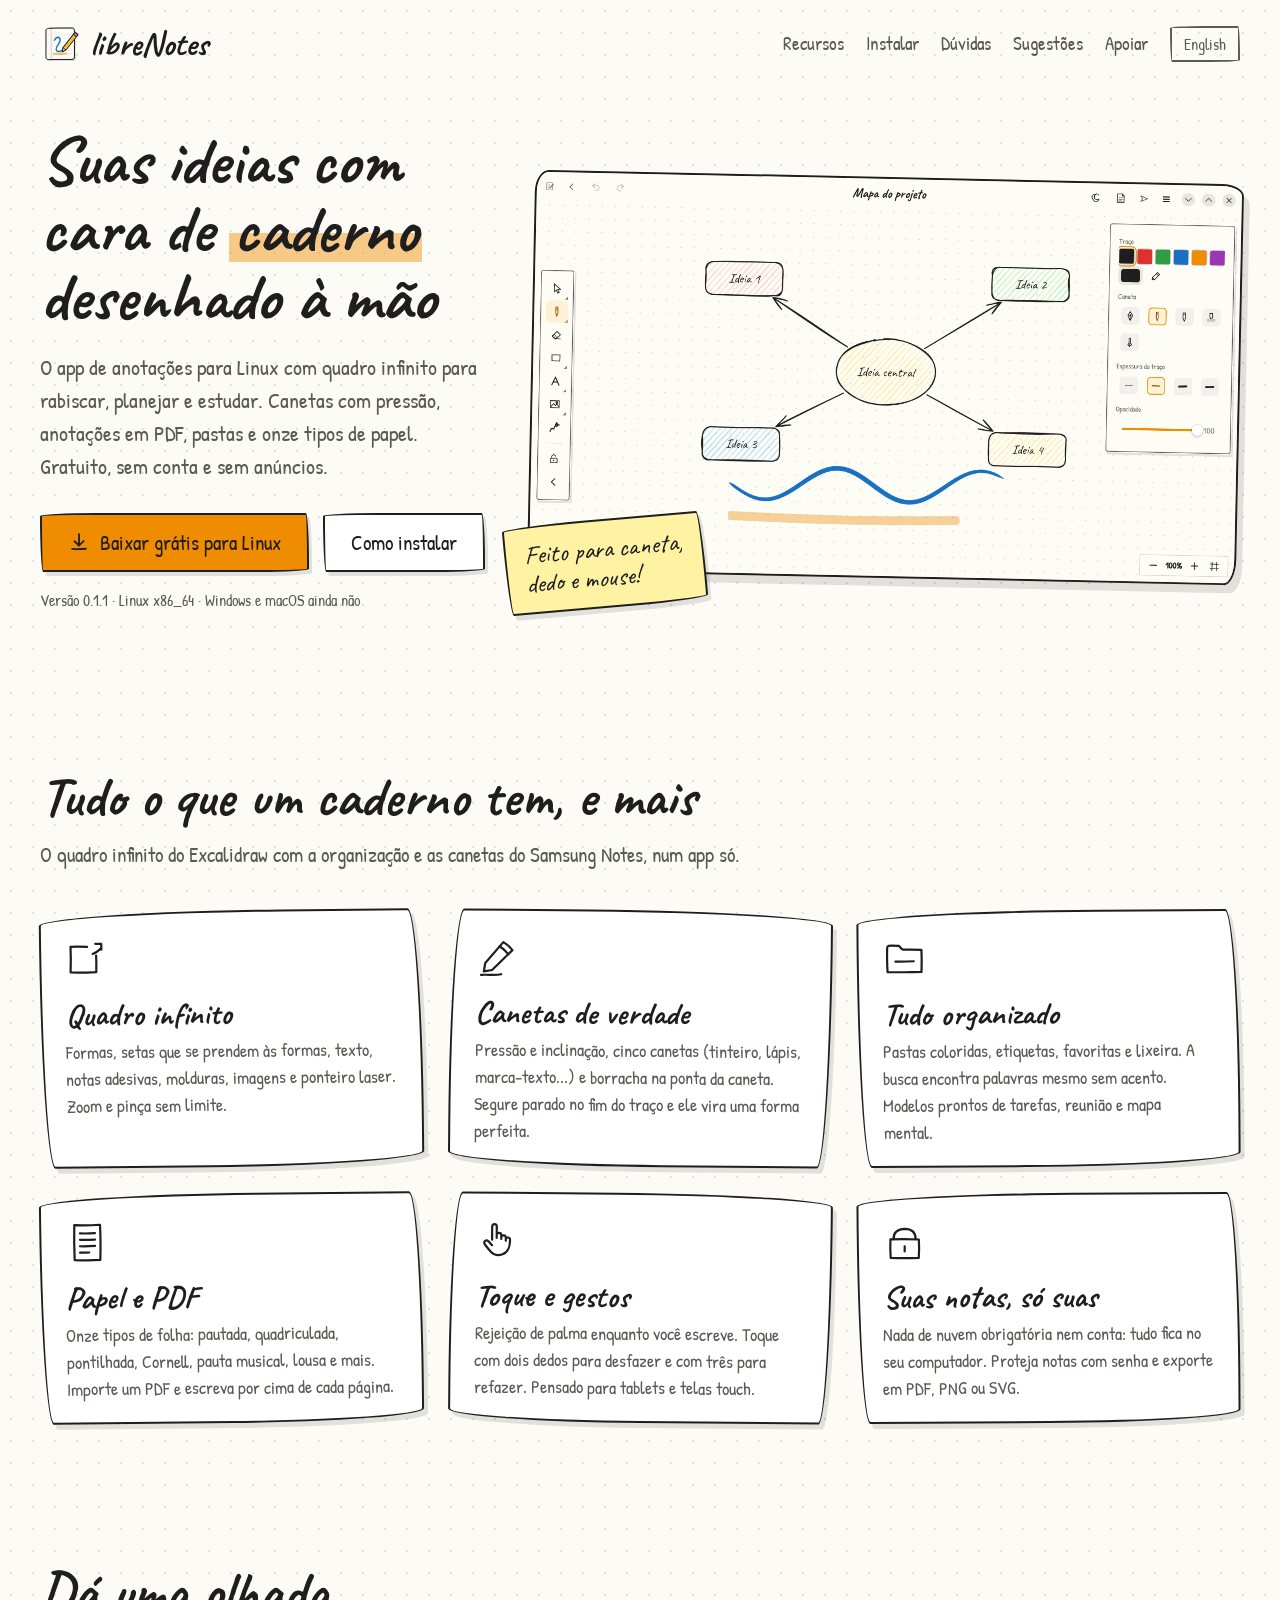
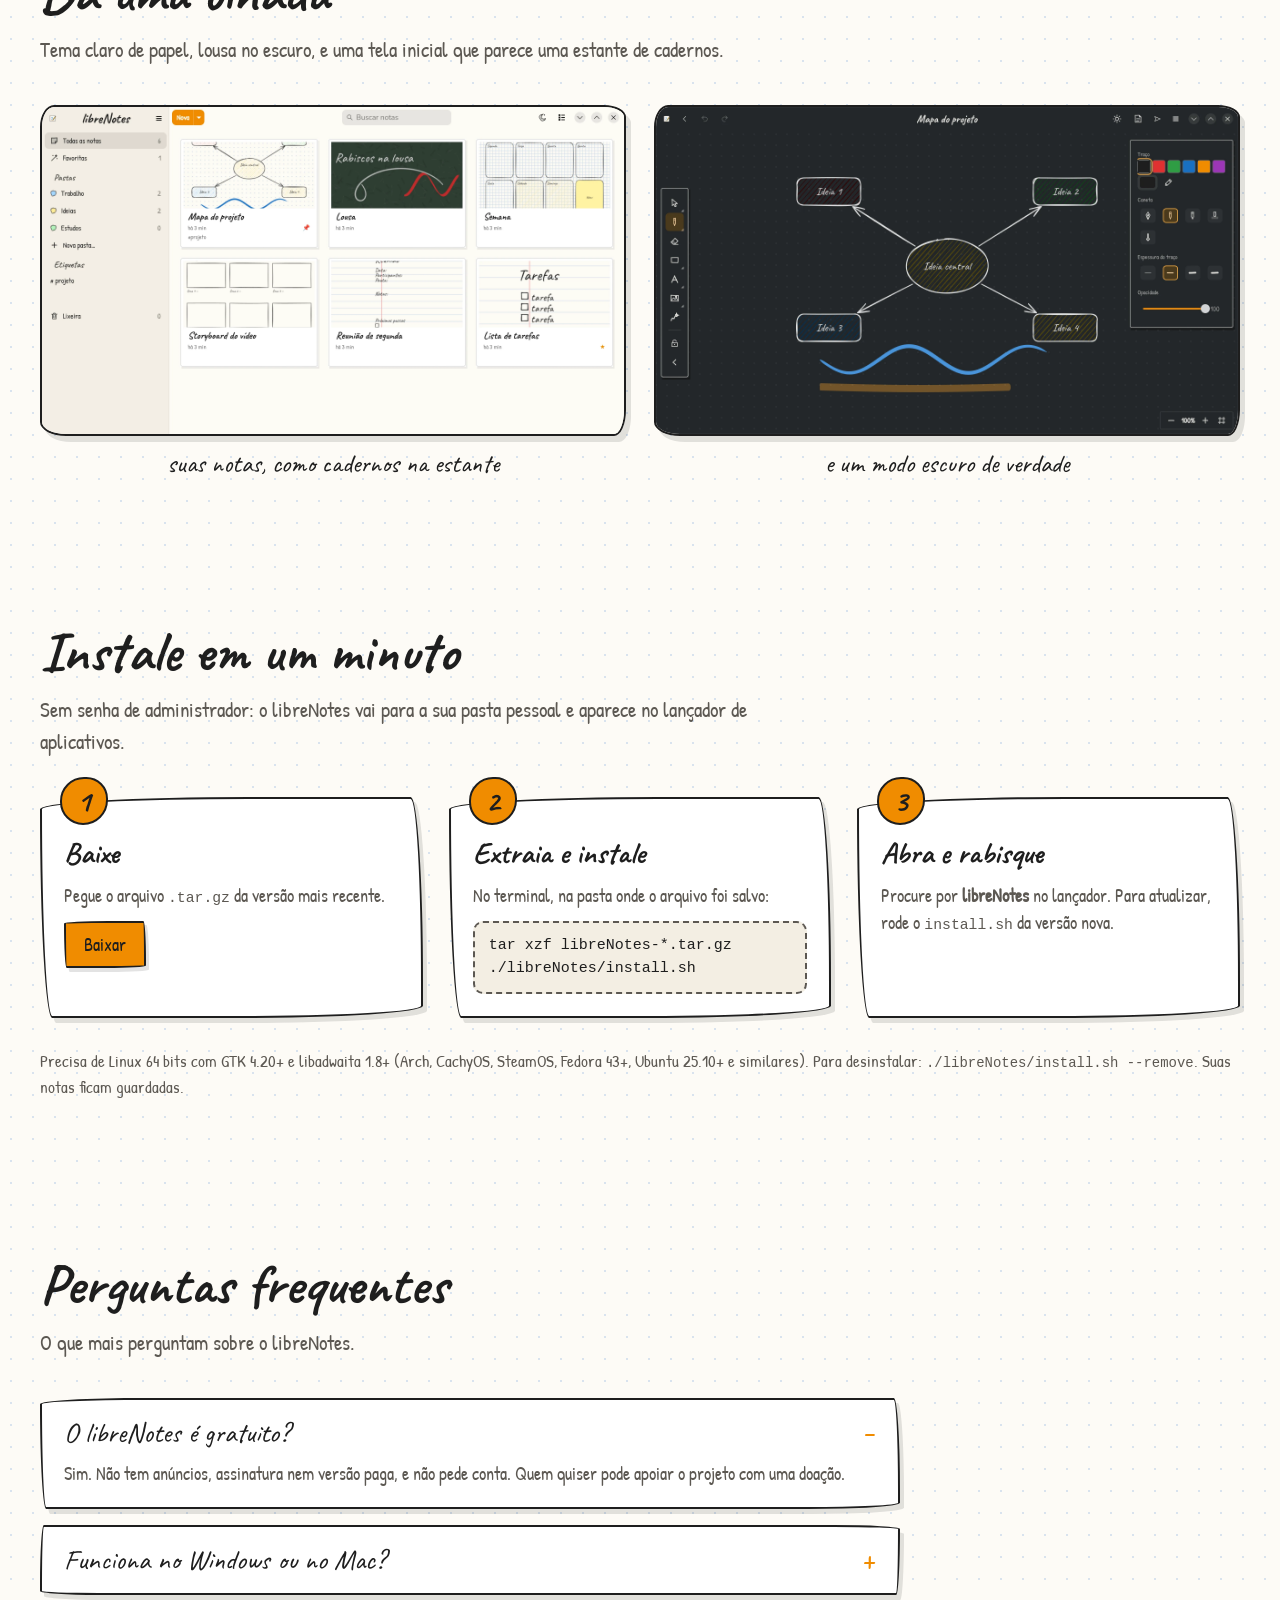
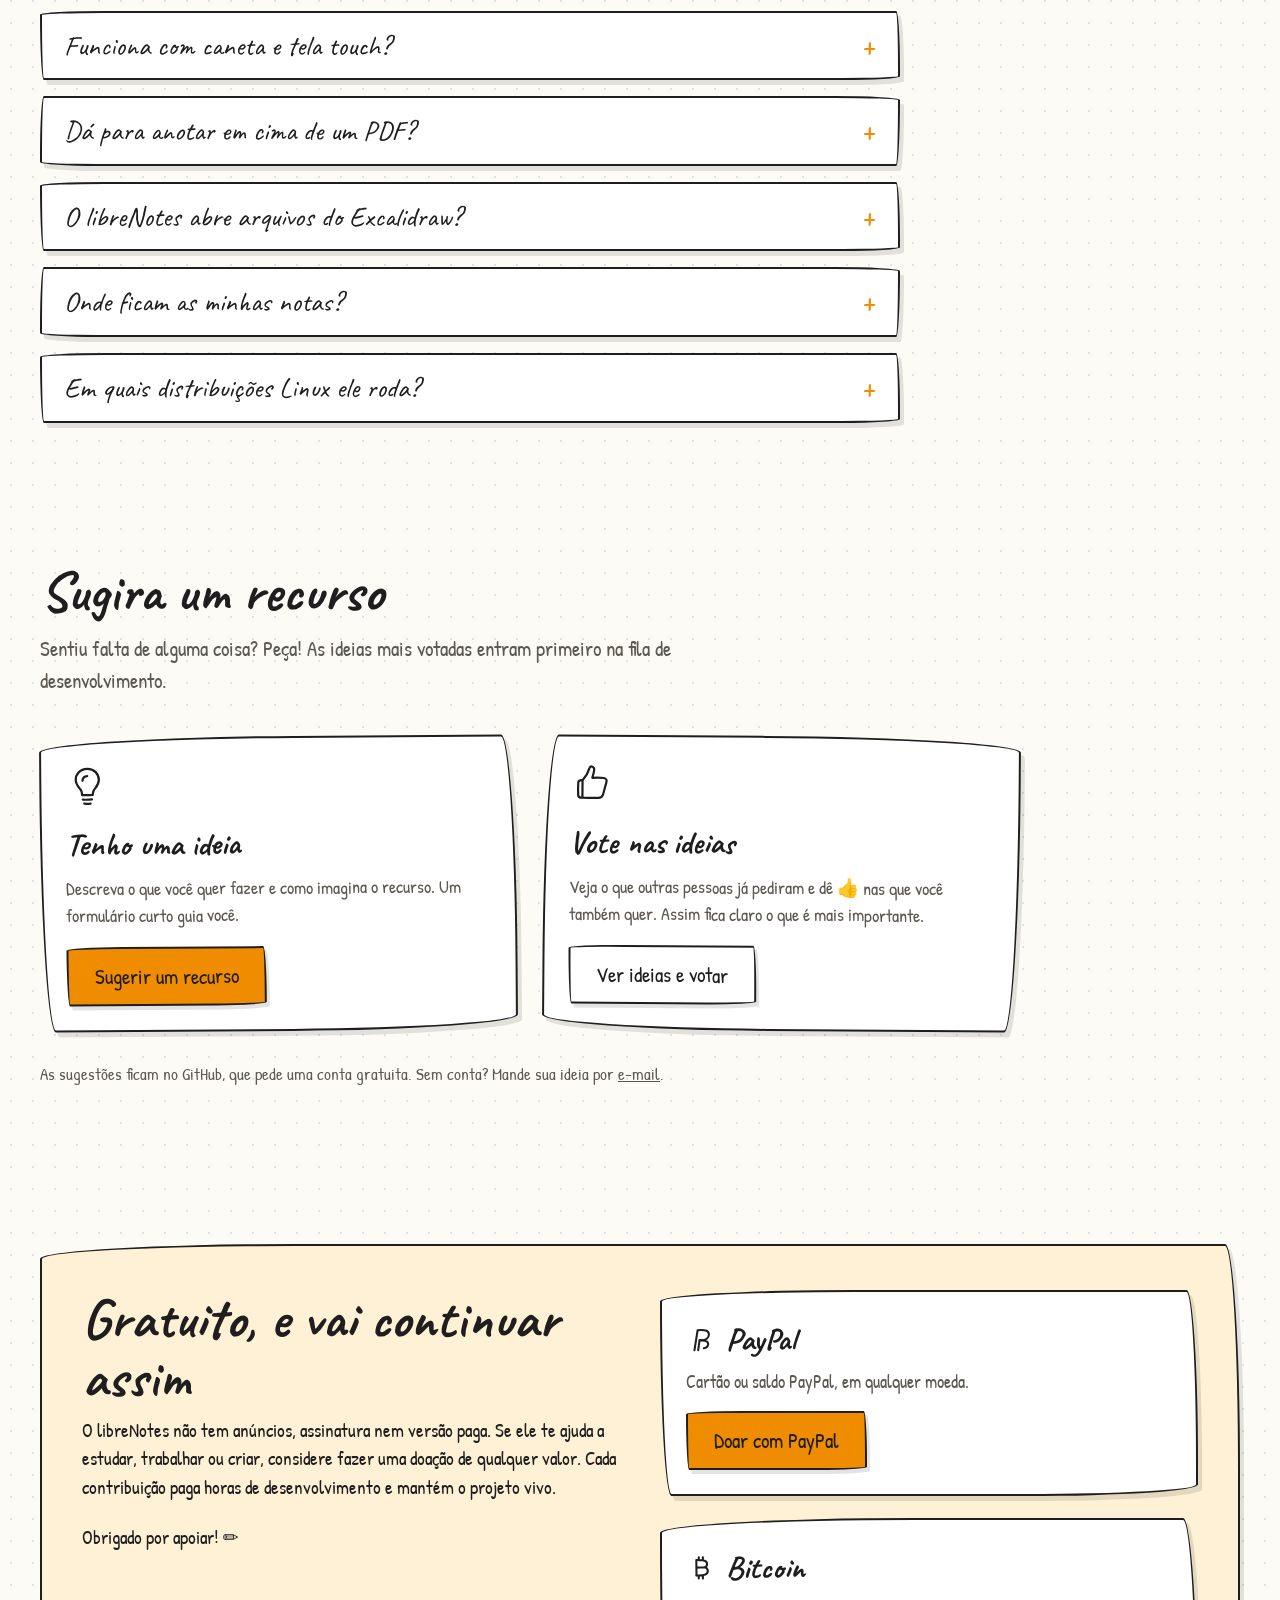
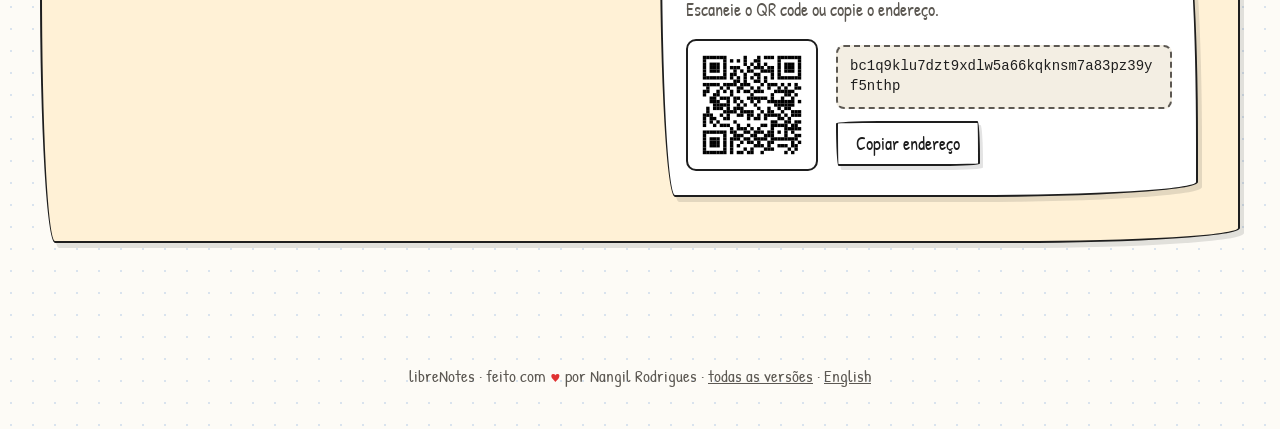
==== commit 7ad1f917: "Versão em inglês, SEO e área de sugestões de recursos - /en/ com hreflang entre as duas línguas, can" ====
--- a/index.html
+++ b/index.html
@@ -3,210 +3,109 @@
 <head>
 <meta charset="utf-8">
 <meta name="viewport" content="width=device-width, initial-scale=1">
-<title>libreNotes</title>
-<meta name="description" content="Anotações com cara de caderno desenhado à mão: quadro infinito, canetas com pressão, pastas e 11 tipos de papel. Gratuito para Linux.">
-<meta property="og:title" content="libreNotes: anotações desenhadas à mão">
-<meta property="og:description" content="Quadro infinito, canetas com pressão, pastas e 11 tipos de papel. Gratuito para Linux.">
+<title>libreNotes: app de anotações à mão grátis para Linux</title>
+<meta name="description" content="Anotações com cara de caderno desenhado à mão para Linux: quadro infinito, canetas com pressão, anotações em PDF, pastas e 11 tipos de papel. Gratuito, sem conta e sem anúncios.">
+<link rel="canonical" href="https://nangiljunior.github.io/librenotes-releases/">
+<link rel="alternate" hreflang="pt-BR" href="https://nangiljunior.github.io/librenotes-releases/">
+<link rel="alternate" hreflang="en" href="https://nangiljunior.github.io/librenotes-releases/en/">
+<link rel="alternate" hreflang="x-default" href="https://nangiljunior.github.io/librenotes-releases/en/">
+<meta name="robots" content="index, follow">
+<meta name="author" content="Nangil Rodrigues">
+<meta name="theme-color" content="#fdfbf6" media="(prefers-color-scheme: light)">
+<meta name="theme-color" content="#23272a" media="(prefers-color-scheme: dark)">
+
+<meta property="og:type" content="website">
+<meta property="og:site_name" content="libreNotes">
+<meta property="og:locale" content="pt_BR">
+<meta property="og:locale:alternate" content="en_US">
+<meta property="og:url" content="https://nangiljunior.github.io/librenotes-releases/">
+<meta property="og:title" content="libreNotes: anotações desenhadas à mão, grátis para Linux">
+<meta property="og:description" content="Quadro infinito, canetas com pressão, anotações em PDF, pastas e 11 tipos de papel. Gratuito, sem conta e sem anúncios.">
 <meta property="og:image" content="https://nangiljunior.github.io/librenotes-releases/assets/img/og.jpg">
-<meta property="og:type" content="website">
+<meta property="og:image:width" content="1200">
+<meta property="og:image:height" content="675">
+<meta property="og:image:alt" content="Editor do libreNotes com um mapa mental desenhado à mão">
+<meta name="twitter:card" content="summary_large_image">
+<meta name="twitter:title" content="libreNotes: anotações desenhadas à mão, grátis para Linux">
+<meta name="twitter:description" content="Quadro infinito, canetas com pressão, anotações em PDF e 11 tipos de papel. Gratuito.">
+<meta name="twitter:image" content="https://nangiljunior.github.io/librenotes-releases/assets/img/og.jpg">
+
 <link rel="icon" href="assets/img/icon.svg" type="image/svg+xml">
-<style>
-@font-face { font-family: "Caveat"; src: url("assets/fonts/Caveat.ttf") format("truetype"); font-weight: 400 700; font-display: swap; }
-@font-face { font-family: "Patrick Hand"; src: url("assets/fonts/PatrickHand.ttf") format("truetype"); font-display: swap; }
-
-:root {
-  --paper: #fdfbf6;
-  --paper-shade: #f3eee3;
-  --ink: #1e1e1e;
-  --ink-soft: #5c5852;
-  --rule: #d9e3ee;
-  --accent: #f08c00;
-  --accent-ink: #1e1e1e;
-  --accent-wash: #fff1d6;
-  --sticky: #fff3a3;
-  --card: #ffffff;
-  --shadow: rgba(30, 30, 30, .12);
-  --hand: "Caveat", "Segoe Print", cursive;
-  --ui: "Patrick Hand", "Comic Neue", system-ui, sans-serif;
-  --sketch: 255px 15px 225px 15px / 15px 225px 15px 255px;
-  --sketch-2: 15px 255px 15px 225px / 225px 15px 255px 15px;
-  /* Capturas: tremor leve, sem comer os cantos da janela. */
-  --frame: 14px 22px 12px 26px / 22px 12px 26px 14px;
-  --frame-2: 24px 12px 22px 14px / 12px 24px 14px 22px;
+<link rel="preload" href="assets/fonts/Caveat.ttf" as="font" type="font/ttf" crossorigin>
+<link rel="preload" href="assets/fonts/PatrickHand.ttf" as="font" type="font/ttf" crossorigin>
+<link rel="stylesheet" href="assets/style.css">
+
+<script type="application/ld+json">
+{
+  "@context": "https://schema.org",
+  "@type": "SoftwareApplication",
+  "name": "libreNotes",
+  "description": "App de anotações com cara de caderno desenhado à mão para Linux: quadro infinito, canetas com pressão, anotações em PDF, pastas e 11 tipos de papel.",
+  "url": "https://nangiljunior.github.io/librenotes-releases/",
+  "applicationCategory": "ProductivityApplication",
+  "applicationSubCategory": "Note-taking",
+  "operatingSystem": "Linux",
+  "softwareVersion": "0.1.1",
+  "inLanguage": ["pt-BR", "en"],
+  "downloadUrl": "https://github.com/NangilJunior/librenotes-releases/releases/latest",
+  "installUrl": "https://nangiljunior.github.io/librenotes-releases/#instalar",
+  "screenshot": [
+    "https://nangiljunior.github.io/librenotes-releases/assets/img/editor.webp",
+    "https://nangiljunior.github.io/librenotes-releases/assets/img/home.webp",
+    "https://nangiljunior.github.io/librenotes-releases/assets/img/editor-dark.webp"
+  ],
+  "image": "https://nangiljunior.github.io/librenotes-releases/assets/img/og.jpg",
+  "isAccessibleForFree": true,
+  "offers": { "@type": "Offer", "price": "0", "priceCurrency": "BRL" },
+  "author": { "@type": "Person", "name": "Nangil Rodrigues" },
+  "featureList": [
+    "Quadro infinito com formas, setas e texto",
+    "Canetas com pressão e inclinação",
+    "Anotações sobre PDF",
+    "Pastas, etiquetas e busca",
+    "11 tipos de papel",
+    "Rejeição de palma e gestos de toque",
+    "Notas protegidas por senha",
+    "Importa arquivos do Excalidraw"
+  ]
 }
-@media (prefers-color-scheme: dark) {
-  :root:not([data-theme="light"]) {
-    --paper: #23272a; --paper-shade: #1b1e20; --ink: #e8e6e1; --ink-soft: #a8a49c;
-    --rule: #30363b; --accent: #ffb347; --accent-wash: #4a3a1e; --sticky: #5c5523;
-    --card: #2b3034; --shadow: rgba(0, 0, 0, .35);
-  }
+</script>
+<script type="application/ld+json">
+{
+  "@context": "https://schema.org",
+  "@type": "FAQPage",
+  "mainEntity": [
+    { "@type": "Question", "name": "O libreNotes é gratuito?",
+      "acceptedAnswer": { "@type": "Answer", "text": "Sim. Não tem anúncios, assinatura nem versão paga, e não pede conta. Quem quiser pode apoiar o projeto com uma doação." } },
+    { "@type": "Question", "name": "Funciona no Windows ou no Mac?",
+      "acceptedAnswer": { "@type": "Answer", "text": "Por enquanto, só no Linux (64 bits). Versões para Windows e macOS estão nos planos." } },
+    { "@type": "Question", "name": "Funciona com caneta e tela touch?",
+      "acceptedAnswer": { "@type": "Answer", "text": "Sim. Reconhece pressão e inclinação da caneta, a ponta de borracha e os botões laterais. Tem rejeição de palma e gestos de toque: dois dedos desfazem e três refazem." } },
+    { "@type": "Question", "name": "Dá para anotar em cima de um PDF?",
+      "acceptedAnswer": { "@type": "Answer", "text": "Sim. Ao importar um PDF, cada página vira uma folha travada para você escrever por cima. Depois é possível exportar em PDF, PNG ou SVG." } },
+    { "@type": "Question", "name": "O libreNotes abre arquivos do Excalidraw?",
+      "acceptedAnswer": { "@type": "Answer", "text": "Sim. Ele importa arquivos .excalidraw e bibliotecas .excalidrawlib. As notas são salvas no formato próprio .lnote." } },
+    { "@type": "Question", "name": "Onde ficam as minhas notas?",
+      "acceptedAnswer": { "@type": "Answer", "text": "No seu computador, na pasta ~/.local/share/librenotes. Nada vai para a nuvem sem você pedir, e notas podem ser protegidas com senha." } },
+    { "@type": "Question", "name": "Em quais distribuições Linux ele roda?",
+      "acceptedAnswer": { "@type": "Answer", "text": "Em distribuições com GTK 4.20 ou mais novo e libadwaita 1.8 ou mais nova, como Arch, CachyOS, SteamOS, Fedora 43+ e Ubuntu 25.10+." } }
+  ]
 }
-:root[data-theme="dark"] {
-  --paper: #23272a; --paper-shade: #1b1e20; --ink: #e8e6e1; --ink-soft: #a8a49c;
-  --rule: #30363b; --accent: #ffb347; --accent-wash: #4a3a1e; --sticky: #5c5523;
-  --card: #2b3034; --shadow: rgba(0, 0, 0, .35);
-}
-
-* { box-sizing: border-box; }
-html { scroll-behavior: smooth; }
-body {
-  margin: 0;
-  background-color: var(--paper);
-  background-image: radial-gradient(var(--rule) 1.3px, transparent 1.3px);
-  background-size: 22px 22px;
-  color: var(--ink);
-  font-family: var(--ui);
-  font-size: 19px;
-  line-height: 1.5;
-  overflow-x: hidden;
-}
-a { color: inherit; }
-img { max-width: 100%; height: auto; display: block; }
-.wrap { width: min(1200px, 100% - 32px); margin-inline: auto; }
-
-/* ---------- cabeçalho */
-header { padding: 18px 0; }
-header .wrap { display: flex; align-items: center; gap: 16px; }
-.brand { display: flex; align-items: center; gap: 10px; text-decoration: none; font-family: var(--hand); font-size: 34px; font-weight: 700; }
-.brand img { width: 40px; height: 40px; }
-nav { margin-left: auto; display: flex; gap: 22px; }
-nav a { text-decoration: none; color: var(--ink-soft); }
-nav a:hover { color: var(--ink); text-decoration: underline wavy var(--accent); text-underline-offset: 5px; }
-
-/* ---------- elementos "desenhados" */
-.sketchy {
-  border: 2.5px solid var(--ink);
-  border-radius: var(--sketch);
-  box-shadow: 4px 5px 0 var(--shadow);
-}
-.btn {
-  display: inline-flex; align-items: center; gap: 10px;
-  padding: 12px 26px;
-  font-family: var(--ui); font-size: 21px; text-decoration: none;
-  color: var(--ink); background: var(--card);
-  border: 2.5px solid var(--ink); border-radius: var(--sketch);
-  box-shadow: 3px 4px 0 var(--shadow);
-  cursor: pointer;
-  transition: transform .15s, box-shadow .15s;
-}
-.btn:hover { transform: rotate(-1.5deg) translateY(-2px); box-shadow: 5px 7px 0 var(--shadow); }
-.btn:active { transform: translateY(1px); box-shadow: 1px 2px 0 var(--shadow); }
-.btn.primary { background: var(--accent); color: var(--accent-ink); border-color: #1e1e1e; }
-.btn svg { width: 22px; height: 22px; flex: none; }
-.hl { background: linear-gradient(transparent 55%, color-mix(in srgb, var(--accent) 45%, transparent) 55% 90%, transparent 90%); padding: 0 4px; }
-
-/* ---------- hero */
-.hero { padding: 40px 0 70px; }
-.hero .wrap { display: grid; grid-template-columns: 0.85fr 1.35fr; gap: 44px; align-items: center; }
-.hero h1 { font-family: var(--hand); font-weight: 700; font-size: clamp(44px, 5.3vw, 70px); line-height: 1; margin: 0 0 20px; }
-.hero p.lead { font-size: 22px; color: var(--ink-soft); margin: 0 0 30px; max-width: 30em; }
-.cta { display: flex; flex-wrap: wrap; gap: 14px; align-items: center; }
-.meta { margin-top: 16px; font-size: 16px; color: var(--ink-soft); }
-.shot { position: relative; }
-.shot img { border: 2.5px solid var(--ink); border-radius: var(--frame); box-shadow: 6px 8px 0 var(--shadow); transform: rotate(1.2deg); background: var(--paper); }
-.sticky-note {
-  position: absolute; left: -26px; bottom: -30px;
-  background: var(--sticky); color: var(--ink);
-  font-family: var(--hand); font-size: 26px; line-height: 1.1;
-  padding: 14px 18px; transform: rotate(-5deg);
-  box-shadow: 3px 5px 0 var(--shadow); max-width: 200px;
-}
-
-/* ---------- seções */
-section { padding: 70px 0; }
-h2 { font-family: var(--hand); font-weight: 700; font-size: clamp(40px, 5vw, 56px); line-height: 1.05; margin: 0 0 12px; }
-.sub { color: var(--ink-soft); font-size: 21px; margin: 0 0 40px; max-width: 36em; }
-
-.features { display: grid; grid-template-columns: repeat(3, 1fr); gap: 26px; }
-.feature { background: var(--card); padding: 24px 24px 20px; }
-.feature:nth-child(3n+1) { transform: rotate(-.6deg); }
-.feature:nth-child(3n+2) { transform: rotate(.5deg); border-radius: var(--sketch-2); }
-.feature:nth-child(3n) { transform: rotate(-.3deg); }
-.feature svg { width: 44px; height: 44px; margin-bottom: 8px; stroke: var(--ink); }
-.feature h3 { font-family: var(--hand); font-size: 32px; line-height: 1.1; margin: 0 0 6px; }
-.feature p { margin: 0; color: var(--ink-soft); font-size: 18px; }
-
-.gallery { display: grid; grid-template-columns: 1fr 1fr; gap: 28px; align-items: start; }
-.gallery figure { margin: 0; }
-.gallery img { border: 2.5px solid var(--ink); border-radius: var(--frame); box-shadow: 5px 6px 0 var(--shadow); }
-.gallery figure:nth-child(2) img { border-radius: var(--frame-2); }
-.gallery figcaption { font-family: var(--hand); font-size: 26px; margin-top: 8px; text-align: center; }
-.gallery .stack { display: grid; gap: 28px; }
-
-/* ---------- instalar */
-.install { display: grid; grid-template-columns: repeat(3, 1fr); gap: 26px; counter-reset: step; }
-.step { background: var(--card); padding: 22px; position: relative; }
-.step::before {
-  counter-increment: step; content: counter(step);
-  position: absolute; top: -22px; left: 18px;
-  width: 44px; height: 44px; display: grid; place-items: center;
-  background: var(--accent); color: #1e1e1e; font-family: var(--hand); font-size: 30px; font-weight: 700;
-  border: 2.5px solid #1e1e1e; border-radius: 50% 45% 52% 48%;
-}
-.step h3 { font-family: var(--hand); font-size: 30px; margin: 10px 0 6px; }
-.step p { margin: 0 0 12px; color: var(--ink-soft); font-size: 18px; }
-pre {
-  margin: 0; padding: 12px 14px; overflow-x: auto;
-  background: var(--paper-shade); border: 2px dashed var(--ink-soft); border-radius: 10px;
-  font: 15px/1.5 ui-monospace, "Fira Code", monospace;
-}
-code { font: .82em ui-monospace, "Fira Code", monospace; }
-.req { margin-top: 30px; font-size: 17px; color: var(--ink-soft); }
-
-/* ---------- apoiar */
-.support { background: var(--accent-wash); padding: 44px 40px; }
-.support .grid { display: grid; grid-template-columns: 1fr 1fr; gap: 40px; align-items: start; }
-.support h2 { margin-bottom: 8px; }
-.support p { margin: 0 0 22px; }
-.donate { background: var(--card); padding: 24px; }
-.donate h3 { font-family: var(--hand); font-size: 32px; margin: 0 0 4px; display: flex; align-items: center; gap: 10px; }
-.donate h3 svg { width: 30px; height: 30px; }
-.donate p { color: var(--ink-soft); font-size: 18px; margin: 0 0 16px; }
-.btc { display: grid; grid-template-columns: 132px 1fr; gap: 18px; align-items: center; }
-.qr { background: #fff; padding: 8px; border: 2px solid var(--ink); border-radius: 10px; }
-.addr {
-  font: 14px/1.4 ui-monospace, "Fira Code", monospace; word-break: break-all;
-  background: var(--paper-shade); padding: 10px 12px; border-radius: 8px; margin-bottom: 12px;
-  border: 2px dashed var(--ink-soft);
-}
-.btn.small { font-size: 18px; padding: 8px 18px; }
-.copied { color: var(--accent); font-size: 17px; margin-left: 10px; opacity: 0; transition: opacity .2s; }
-.copied.show { opacity: 1; }
-
-footer { padding: 50px 0 40px; color: var(--ink-soft); font-size: 17px; text-align: center; }
-footer .heart { color: #e03131; }
-
-@media (max-width: 900px) {
-  .hero .wrap, .gallery, .support .grid { grid-template-columns: 1fr; }
-  .features, .install { grid-template-columns: 1fr 1fr; }
-  .sticky-note { left: auto; right: 6px; bottom: -34px; font-size: 22px; }
-}
-@media (max-width: 620px) {
-  body { font-size: 18px; }
-  nav { display: none; }
-  .features, .install { grid-template-columns: 1fr; gap: 34px; }
-  .support { padding: 30px 20px; }
-  .btc { grid-template-columns: 1fr; }
-  .qr { width: 150px; }
-  .sticky-note { bottom: -44px; right: 4px; font-size: 19px; padding: 8px 12px; max-width: 160px; }
-  section { padding: 50px 0; }
-}
-@media (prefers-reduced-motion: reduce) {
-  html { scroll-behavior: auto; }
-  .btn, .btn:hover { transition: none; transform: none; }
-}
-</style>
+</script>
 </head>
 <body>
 
 <header>
   <div class="wrap">
-    <a class="brand" href="#"><img src="assets/img/icon.svg" alt="">libreNotes</a>
-    <nav>
+    <a class="brand" href="./"><img src="assets/img/icon.svg" alt="" width="40" height="40">libreNotes</a>
+    <nav aria-label="Seções">
       <a href="#recursos">Recursos</a>
       <a href="#instalar">Instalar</a>
+      <a href="#perguntas">Dúvidas</a>
+      <a href="#sugestoes">Sugestões</a>
       <a href="#apoiar">Apoiar</a>
     </nav>
+    <a class="lang" href="en/" hreflang="en" lang="en">English</a>
   </div>
 </header>
 
@@ -215,10 +114,10 @@
     <div class="wrap">
       <div>
         <h1>Suas ideias com cara de <span class="hl">caderno</span> desenhado à mão</h1>
-        <p class="lead">Um quadro infinito para rabiscar, planejar e estudar. Canetas com pressão, pastas, etiquetas e onze tipos de papel. Gratuito, sem conta e sem anúncios.</p>
+        <p class="lead">O app de anotações para Linux com quadro infinito para rabiscar, planejar e estudar. Canetas com pressão, anotações em PDF, pastas e onze tipos de papel. Gratuito, sem conta e sem anúncios.</p>
         <div class="cta">
           <a class="btn primary" href="https://github.com/NangilJunior/librenotes-releases/releases/latest" id="download">
-            <svg viewBox="0 0 24 24" fill="none" stroke="currentColor" stroke-width="2" stroke-linecap="round" stroke-linejoin="round"><path d="M12 3.5c.2 4 .1 8 0 12M7 11.2c1.8 1.6 3.3 3.2 5 4.8 1.6-1.7 3.2-3.4 5-5M4.5 19.5c5 .4 10 .3 15-.1"/></svg>
+            <svg viewBox="0 0 24 24" fill="none" stroke="currentColor" stroke-width="2" stroke-linecap="round" stroke-linejoin="round" aria-hidden="true"><path d="M12 3.5c.2 4 .1 8 0 12M7 11.2c1.8 1.6 3.3 3.2 5 4.8 1.6-1.7 3.2-3.4 5-5M4.5 19.5c5 .4 10 .3 15-.1"/></svg>
             Baixar grátis para Linux
           </a>
           <a class="btn" href="#instalar">Como instalar</a>
@@ -226,7 +125,7 @@
         <p class="meta">Versão <span id="version">0.1.1</span> · Linux x86_64 · Windows e macOS ainda não</p>
       </div>
       <div class="shot">
-        <img src="assets/img/editor.webp" width="2560" height="1440" alt="Editor do libreNotes com um mapa mental desenhado à mão e o painel de canetas aberto">
+        <img src="assets/img/editor.webp" width="2560" height="1440" fetchpriority="high" alt="Editor do libreNotes com um mapa mental desenhado à mão e o painel de canetas aberto">
         <div class="sticky-note sketchy">Feito para caneta, dedo e mouse!</div>
       </div>
     </div>
@@ -238,34 +137,34 @@
       <p class="sub">O quadro infinito do Excalidraw com a organização e as canetas do Samsung Notes, num app só.</p>
       <div class="features">
         <article class="feature sketchy">
-          <svg viewBox="0 0 48 48" fill="none" stroke-width="2.4" stroke-linecap="round" stroke-linejoin="round"><path d="M6 10c6-.4 12-.2 18 .2M6 10c.3 9 .2 18-.2 28 9 .3 18 .2 28-.2.2-6 .3-12 0-18"/><path d="M30 18c3-.8 6-3 9-6M33 7c2 .1 4.5 0 6.5.2.2 2 .1 4.3 0 6.3"/></svg>
+          <svg viewBox="0 0 48 48" fill="none" stroke-width="2.4" stroke-linecap="round" stroke-linejoin="round" aria-hidden="true"><path d="M6 10c6-.4 12-.2 18 .2M6 10c.3 9 .2 18-.2 28 9 .3 18 .2 28-.2.2-6 .3-12 0-18"/><path d="M30 18c3-.8 6-3 9-6M33 7c2 .1 4.5 0 6.5.2.2 2 .1 4.3 0 6.3"/></svg>
           <h3>Quadro infinito</h3>
           <p>Formas, setas que se prendem às formas, texto, notas adesivas, molduras, imagens e ponteiro laser. Zoom e pinça sem limite.</p>
         </article>
         <article class="feature sketchy">
-          <svg viewBox="0 0 48 48" fill="none" stroke-width="2.4" stroke-linecap="round" stroke-linejoin="round"><path d="M30 8c3.5 2 7 5 10 8.6L18 38.5 9 40l1.5-9z"/><path d="M26 12.5c3.4 2.2 6.6 5 9.4 8.6M6 44c8-1 14 1 22-1"/></svg>
+          <svg viewBox="0 0 48 48" fill="none" stroke-width="2.4" stroke-linecap="round" stroke-linejoin="round" aria-hidden="true"><path d="M30 8c3.5 2 7 5 10 8.6L18 38.5 9 40l1.5-9z"/><path d="M26 12.5c3.4 2.2 6.6 5 9.4 8.6M6 44c8-1 14 1 22-1"/></svg>
           <h3>Canetas de verdade</h3>
           <p>Pressão e inclinação, cinco canetas (tinteiro, lápis, marca-texto...) e borracha na ponta da caneta. Segure parado no fim do traço e ele vira uma forma perfeita.</p>
         </article>
         <article class="feature sketchy">
-          <svg viewBox="0 0 48 48" fill="none" stroke-width="2.4" stroke-linecap="round" stroke-linejoin="round"><path d="M5 13c.2-2 .1-3 1.5-3.2 4-.3 8 0 11.5.2 1.5 2.4 2.5 3.4 4 4 7 .2 14 0 20.4.4.4 7 .3 14 0 24-12 .5-25 .4-37 0-.6-8-.6-17-.4-25.4z"/><path d="M14 27c6 .2 13 .1 20-.2"/></svg>
+          <svg viewBox="0 0 48 48" fill="none" stroke-width="2.4" stroke-linecap="round" stroke-linejoin="round" aria-hidden="true"><path d="M5 13c.2-2 .1-3 1.5-3.2 4-.3 8 0 11.5.2 1.5 2.4 2.5 3.4 4 4 7 .2 14 0 20.4.4.4 7 .3 14 0 24-12 .5-25 .4-37 0-.6-8-.6-17-.4-25.4z"/><path d="M14 27c6 .2 13 .1 20-.2"/></svg>
           <h3>Tudo organizado</h3>
           <p>Pastas coloridas, etiquetas, favoritas e lixeira. A busca encontra palavras mesmo sem acento. Modelos prontos de tarefas, reunião e mapa mental.</p>
         </article>
         <article class="feature sketchy">
-          <svg viewBox="0 0 48 48" fill="none" stroke-width="2.4" stroke-linecap="round" stroke-linejoin="round"><path d="M10 5c9.5.4 19 .3 28-.2.6 13 .5 25.5 0 38.4-9.5.4-19 .3-28-.2-.4-13-.4-25.6 0-38z"/><path d="M16 14c5.5.3 11 .2 16.5-.2M16 21c5.5.2 11 .1 16.5-.1M16 28c5.5.3 11 .1 16.5-.2M16 35c3.5.1 7 0 10-.1"/></svg>
-          <h3>Onze tipos de papel</h3>
-          <p>Liso, pautado, quadriculado, pontilhado, milimetrado, isométrico, caligrafia, pauta musical, Cornell, kraft e lousa.</p>
-        </article>
-        <article class="feature sketchy">
-          <svg viewBox="0 0 48 48" fill="none" stroke-width="2.4" stroke-linecap="round" stroke-linejoin="round"><path d="M18 24V9.5c0-3.5 5-3.4 5 0V22m0-3c0-3.3 5-3.2 5 0v4m0-1.6c0-3.2 5-3 5 .2v3.4m0-1.4c0-3 4.6-2.8 4.6.4 0 7-1 13-8 15.8-6 2.2-11 .5-14.6-4.6L10 29c-1.8-3 1.6-5.4 4-3.3L18 30"/></svg>
+          <svg viewBox="0 0 48 48" fill="none" stroke-width="2.4" stroke-linecap="round" stroke-linejoin="round" aria-hidden="true"><path d="M10 5c9.5.4 19 .3 28-.2.6 13 .5 25.5 0 38.4-9.5.4-19 .3-28-.2-.4-13-.4-25.6 0-38z"/><path d="M16 14c5.5.3 11 .2 16.5-.2M16 21c5.5.2 11 .1 16.5-.1M16 28c5.5.3 11 .1 16.5-.2M16 35c3.5.1 7 0 10-.1"/></svg>
+          <h3>Papel e PDF</h3>
+          <p>Onze tipos de folha: pautada, quadriculada, pontilhada, Cornell, pauta musical, lousa e mais. Importe um PDF e escreva por cima de cada página.</p>
+        </article>
+        <article class="feature sketchy">
+          <svg viewBox="0 0 48 48" fill="none" stroke-width="2.4" stroke-linecap="round" stroke-linejoin="round" aria-hidden="true"><path d="M18 24V9.5c0-3.5 5-3.4 5 0V22m0-3c0-3.3 5-3.2 5 0v4m0-1.6c0-3.2 5-3 5 .2v3.4m0-1.4c0-3 4.6-2.8 4.6.4 0 7-1 13-8 15.8-6 2.2-11 .5-14.6-4.6L10 29c-1.8-3 1.6-5.4 4-3.3L18 30"/></svg>
           <h3>Toque e gestos</h3>
           <p>Rejeição de palma enquanto você escreve. Toque com dois dedos para desfazer e com três para refazer. Pensado para tablets e telas touch.</p>
         </article>
         <article class="feature sketchy">
-          <svg viewBox="0 0 48 48" fill="none" stroke-width="2.4" stroke-linecap="round" stroke-linejoin="round"><path d="M12 21c-.2-5 2-10.5 12-11 9.6.2 12 5.4 12 11"/><path d="M8.5 21.4c10.5-.5 20.5-.4 31 .2.4 7 .3 13.5-.2 20-10 .4-20.4.3-30.6-.1-.5-6.6-.5-13.4-.2-20.1z"/><path d="M24 29c.1 2 0 4-.1 5.6"/></svg>
+          <svg viewBox="0 0 48 48" fill="none" stroke-width="2.4" stroke-linecap="round" stroke-linejoin="round" aria-hidden="true"><path d="M12 21c-.2-5 2-10.5 12-11 9.6.2 12 5.4 12 11"/><path d="M8.5 21.4c10.5-.5 20.5-.4 31 .2.4 7 .3 13.5-.2 20-10 .4-20.4.3-30.6-.1-.5-6.6-.5-13.4-.2-20.1z"/><path d="M24 29c.1 2 0 4-.1 5.6"/></svg>
           <h3>Suas notas, só suas</h3>
-          <p>Nada de nuvem obrigatória nem conta: tudo fica no seu computador. Proteja notas com senha. Abre arquivos do Excalidraw.</p>
+          <p>Nada de nuvem obrigatória nem conta: tudo fica no seu computador. Proteja notas com senha e exporte em PDF, PNG ou SVG.</p>
         </article>
       </div>
     </div>
@@ -274,15 +173,15 @@
   <section>
     <div class="wrap">
       <h2>Dá uma olhada</h2>
-      <p class="sub">Tema claro, papel e lousa no escuro, e uma tela inicial que parece uma estante de cadernos.</p>
+      <p class="sub">Tema claro de papel, lousa no escuro, e uma tela inicial que parece uma estante de cadernos.</p>
       <div class="gallery">
         <figure>
-          <img src="assets/img/home.webp" width="2560" height="1440" loading="lazy" alt="Tela inicial com as notas em grade, pastas coloridas na barra lateral">
+          <img src="assets/img/home.webp" width="2560" height="1440" loading="lazy" alt="Tela inicial do libreNotes com as notas em grade e pastas coloridas na barra lateral">
           <figcaption>suas notas, como cadernos na estante</figcaption>
         </figure>
         <div class="stack">
           <figure>
-            <img src="assets/img/editor-dark.webp" width="2560" height="1440" loading="lazy" alt="Editor no tema escuro, com o mapa mental em lousa">
+            <img src="assets/img/editor-dark.webp" width="2560" height="1440" loading="lazy" alt="Editor do libreNotes no tema escuro, com o mapa mental em lousa">
             <figcaption>e um modo escuro de verdade</figcaption>
           </figure>
         </div>
@@ -312,6 +211,65 @@
         </div>
       </div>
       <p class="req">Precisa de Linux 64 bits com GTK 4.20+ e libadwaita 1.8+ (Arch, CachyOS, SteamOS, Fedora 43+, Ubuntu 25.10+ e similares). Para desinstalar: <code>./libreNotes/install.sh --remove</code>. Suas notas ficam guardadas.</p>
+    </div>
+  </section>
+
+  <section id="perguntas">
+    <div class="wrap">
+      <h2>Perguntas frequentes</h2>
+      <p class="sub">O que mais perguntam sobre o libreNotes.</p>
+      <div class="faq">
+        <details class="sketchy" open>
+          <summary>O libreNotes é gratuito?</summary>
+          <p>Sim. Não tem anúncios, assinatura nem versão paga, e não pede conta. Quem quiser pode apoiar o projeto com uma doação.</p>
+        </details>
+        <details class="sketchy">
+          <summary>Funciona no Windows ou no Mac?</summary>
+          <p>Por enquanto, só no Linux (64 bits). Versões para Windows e macOS estão nos planos.</p>
+        </details>
+        <details class="sketchy">
+          <summary>Funciona com caneta e tela touch?</summary>
+          <p>Sim. Reconhece pressão e inclinação da caneta, a ponta de borracha e os botões laterais. Tem rejeição de palma e gestos de toque: dois dedos desfazem e três refazem.</p>
+        </details>
+        <details class="sketchy">
+          <summary>Dá para anotar em cima de um PDF?</summary>
+          <p>Sim. Ao importar um PDF, cada página vira uma folha travada para você escrever por cima. Depois é possível exportar em PDF, PNG ou SVG.</p>
+        </details>
+        <details class="sketchy">
+          <summary>O libreNotes abre arquivos do Excalidraw?</summary>
+          <p>Sim. Ele importa arquivos <code>.excalidraw</code> e bibliotecas <code>.excalidrawlib</code>. As notas são salvas no formato próprio <code>.lnote</code>.</p>
+        </details>
+        <details class="sketchy">
+          <summary>Onde ficam as minhas notas?</summary>
+          <p>No seu computador, na pasta <code>~/.local/share/librenotes</code>. Nada vai para a nuvem sem você pedir, e notas podem ser protegidas com senha.</p>
+        </details>
+        <details class="sketchy">
+          <summary>Em quais distribuições Linux ele roda?</summary>
+          <p>Em distribuições com GTK 4.20 ou mais novo e libadwaita 1.8 ou mais nova, como Arch, CachyOS, SteamOS, Fedora 43+ e Ubuntu 25.10+.</p>
+        </details>
+      </div>
+    </div>
+  </section>
+
+  <section id="sugestoes">
+    <div class="wrap">
+      <h2>Sugira um recurso</h2>
+      <p class="sub">Sentiu falta de alguma coisa? Peça! As ideias mais votadas entram primeiro na fila de desenvolvimento.</p>
+      <div class="ideas">
+        <div class="idea sketchy">
+          <svg viewBox="0 0 48 48" fill="none" stroke-width="2.4" stroke-linecap="round" stroke-linejoin="round" aria-hidden="true"><path d="M24 6c-8 .2-13 6-12.6 12.6.3 5 3.6 7.6 5.6 10.6 1 1.6 1.2 3.4 1.2 5.4 3.8.2 7.6.2 11.6-.1 0-2 .4-3.8 1.4-5.3 2-3 5.3-5.6 5.4-10.8C36.8 11.8 31.6 5.8 24 6z"/><path d="M19 39.5c3.4.3 6.8.3 10-.1M20.5 44c2.4.2 4.6.2 7-.1M24 14c-3 .2-5 2.4-5.2 5"/></svg>
+          <h3>Tenho uma ideia</h3>
+          <p>Descreva o que você quer fazer e como imagina o recurso. Um formulário curto guia você.</p>
+          <a class="btn primary" href="https://github.com/NangilJunior/librenotes-releases/discussions/new?category=ideas" target="_blank" rel="noopener">Sugerir um recurso</a>
+        </div>
+        <div class="idea sketchy">
+          <svg viewBox="0 0 48 48" fill="none" stroke-width="2.4" stroke-linecap="round" stroke-linejoin="round" aria-hidden="true"><path d="M14 40.5c-2.6.2-4.4-.3-4.6-2.6-.3-4.6-.3-9.6 0-14.4.2-2 2-2.4 4.6-2.3M14 21.5c3-3.6 6-8 7.6-13.6 1.2-2.8 5.4-1.6 5 2.4-.3 2.8-1.2 5.6-2 8.4 4.4-.2 8.6-.3 12.6.1 2.6.3 3.6 2.6 2.8 4.8L36.4 37c-.8 2.4-2.6 3.6-5 3.6-5.8.1-11.6.1-17.4-.1z"/></svg>
+          <h3>Vote nas ideias</h3>
+          <p>Veja o que outras pessoas já pediram e dê 👍 nas que você também quer. Assim fica claro o que é mais importante.</p>
+          <a class="btn" href="https://github.com/NangilJunior/librenotes-releases/discussions/categories/ideas?discussions_q=category%3AIdeas+sort%3Atop" target="_blank" rel="noopener">Ver ideias e votar</a>
+        </div>
+      </div>
+      <p class="req">As sugestões ficam no GitHub, que pede uma conta gratuita. Sem conta? Mande sua ideia por <a href="mailto:nangil@gmail.com?subject=Sugest%C3%A3o%20para%20o%20libreNotes">e-mail</a>.</p>
     </div>
   </section>
 
@@ -327,7 +285,7 @@
           <div style="display:grid;gap:22px">
             <div class="donate sketchy">
               <h3>
-                <svg viewBox="0 0 32 32" fill="none" stroke="currentColor" stroke-width="2.2" stroke-linecap="round" stroke-linejoin="round"><path d="M9 27l3.4-21.5c3.4-.2 7-.4 9.4.6 3.5 1.5 3.4 6.4.3 8.6-2 1.4-5 1.6-7.6 1.4L13 26.8"/><path d="M14.6 16.3c3.6 0 7.4.3 8.6 2.2 1.6 2.6-.6 6-4.2 6.3"/></svg>
+                <svg viewBox="0 0 32 32" fill="none" stroke="currentColor" stroke-width="2.2" stroke-linecap="round" stroke-linejoin="round" aria-hidden="true"><path d="M9 27l3.4-21.5c3.4-.2 7-.4 9.4.6 3.5 1.5 3.4 6.4.3 8.6-2 1.4-5 1.6-7.6 1.4L13 26.8"/><path d="M14.6 16.3c3.6 0 7.4.3 8.6 2.2 1.6 2.6-.6 6-4.2 6.3"/></svg>
                 PayPal
               </h3>
               <p>Cartão ou saldo PayPal, em qualquer moeda.</p>
@@ -335,12 +293,12 @@
             </div>
             <div class="donate sketchy">
               <h3>
-                <svg viewBox="0 0 32 32" fill="none" stroke="currentColor" stroke-width="2.2" stroke-linecap="round" stroke-linejoin="round"><path d="M11 7.5c3.5-.2 7 0 9 .7 3.5 1.3 3.2 6 0 7 3.8.8 4.6 6.2.4 7.9-2.5 1-6 .9-9.4.8M11 7.5l.2 16.4M11.1 15.6c3 0 6.4-.2 8.9-.4M13.6 4.6v3M18 4.5v3.3M13.6 24.2v3M18 24v3.3"/></svg>
+                <svg viewBox="0 0 32 32" fill="none" stroke="currentColor" stroke-width="2.2" stroke-linecap="round" stroke-linejoin="round" aria-hidden="true"><path d="M11 7.5c3.5-.2 7 0 9 .7 3.5 1.3 3.2 6 0 7 3.8.8 4.6 6.2.4 7.9-2.5 1-6 .9-9.4.8M11 7.5l.2 16.4M11.1 15.6c3 0 6.4-.2 8.9-.4M13.6 4.6v3M18 4.5v3.3M13.6 24.2v3M18 24v3.3"/></svg>
                 Bitcoin
               </h3>
               <p>Escaneie o QR code ou copie o endereço.</p>
               <div class="btc">
-                <img class="qr" src="assets/img/btc-qr.svg" width="132" height="132" alt="QR code do endereço Bitcoin">
+                <img class="qr" src="assets/img/btc-qr.svg" width="132" height="132" alt="QR code do endereço Bitcoin para doação">
                 <div>
                   <div class="addr" id="btc-addr">bc1q9klu7dzt9xdlw5a66kqknsm7a83pz39yf5nthp</div>
                   <button class="btn small" type="button" id="copy-btc">Copiar endereço</button><span class="copied" id="copied" role="status">copiado!</span>
@@ -357,36 +315,11 @@
 <footer>
   <div class="wrap">
     libreNotes · feito com <span class="heart">♥</span> por Nangil Rodrigues ·
-    <a href="https://github.com/NangilJunior/librenotes-releases/releases">todas as versões</a>
+    <a href="https://github.com/NangilJunior/librenotes-releases/releases">todas as versões</a> ·
+    <a href="en/" hreflang="en" lang="en">English</a>
   </div>
 </footer>
 
-<script>
-  // Copiar o endereço Bitcoin.
-  document.getElementById("copy-btc").addEventListener("click", async () => {
-    const addr = document.getElementById("btc-addr").textContent.trim();
-    try {
-      await navigator.clipboard.writeText(addr);
-    } catch {
-      const r = document.createRange();
-      r.selectNodeContents(document.getElementById("btc-addr"));
-      const s = getSelection(); s.removeAllRanges(); s.addRange(r);
-      document.execCommand("copy");
-    }
-    const ok = document.getElementById("copied");
-    ok.classList.add("show");
-    setTimeout(() => ok.classList.remove("show"), 1800);
-  });
-
-  // Versão e link direto do arquivo da última Release (se a API responder).
-  fetch("https://api.github.com/repos/NangilJunior/librenotes-releases/releases/latest")
-    .then(r => r.ok ? r.json() : Promise.reject())
-    .then(rel => {
-      document.getElementById("version").textContent = rel.tag_name.replace(/^v/, "");
-      const asset = (rel.assets || []).find(a => a.name.endsWith(".tar.gz"));
-      if (asset) document.getElementById("download").href = asset.browser_download_url;
-    })
-    .catch(() => {});
-</script>
+<script src="assets/site.js" defer></script>
 </body>
 </html>
--- a/assets/style.css
+++ b/assets/style.css
@@ -0,0 +1,209 @@
+@font-face { font-family: "Caveat"; src: url("fonts/Caveat.ttf") format("truetype"); font-weight: 400 700; font-display: swap; }
+@font-face { font-family: "Patrick Hand"; src: url("fonts/PatrickHand.ttf") format("truetype"); font-display: swap; }
+
+:root {
+  --paper: #fdfbf6;
+  --paper-shade: #f3eee3;
+  --ink: #1e1e1e;
+  --ink-soft: #5c5852;
+  --rule: #d9e3ee;
+  --accent: #f08c00;
+  --accent-ink: #1e1e1e;
+  --accent-wash: #fff1d6;
+  --sticky: #fff3a3;
+  --card: #ffffff;
+  --shadow: rgba(30, 30, 30, .12);
+  --hand: "Caveat", "Segoe Print", cursive;
+  --ui: "Patrick Hand", "Comic Neue", system-ui, sans-serif;
+  --sketch: 255px 15px 225px 15px / 15px 225px 15px 255px;
+  --sketch-2: 15px 255px 15px 225px / 225px 15px 255px 15px;
+  /* Capturas: tremor leve, sem comer os cantos da janela. */
+  --frame: 14px 22px 12px 26px / 22px 12px 26px 14px;
+  --frame-2: 24px 12px 22px 14px / 12px 24px 14px 22px;
+}
+@media (prefers-color-scheme: dark) {
+  :root:not([data-theme="light"]) {
+    --paper: #23272a; --paper-shade: #1b1e20; --ink: #e8e6e1; --ink-soft: #a8a49c;
+    --rule: #30363b; --accent: #ffb347; --accent-wash: #4a3a1e; --sticky: #5c5523;
+    --card: #2b3034; --shadow: rgba(0, 0, 0, .35);
+  }
+}
+:root[data-theme="dark"] {
+  --paper: #23272a; --paper-shade: #1b1e20; --ink: #e8e6e1; --ink-soft: #a8a49c;
+  --rule: #30363b; --accent: #ffb347; --accent-wash: #4a3a1e; --sticky: #5c5523;
+  --card: #2b3034; --shadow: rgba(0, 0, 0, .35);
+}
+
+* { box-sizing: border-box; }
+html { scroll-behavior: smooth; }
+body {
+  margin: 0;
+  background-color: var(--paper);
+  background-image: radial-gradient(var(--rule) 1.3px, transparent 1.3px);
+  background-size: 22px 22px;
+  color: var(--ink);
+  font-family: var(--ui);
+  font-size: 19px;
+  line-height: 1.5;
+  overflow-x: hidden;
+}
+a { color: inherit; }
+img { max-width: 100%; height: auto; display: block; }
+.wrap { width: min(1200px, 100% - 32px); margin-inline: auto; }
+
+/* ---------- cabeçalho */
+header { padding: 18px 0; }
+header .wrap { display: flex; align-items: center; gap: 16px; }
+.brand { display: flex; align-items: center; gap: 10px; text-decoration: none; font-family: var(--hand); font-size: 34px; font-weight: 700; }
+.brand img { width: 40px; height: 40px; }
+nav { margin-left: auto; display: flex; gap: 22px; }
+nav a { text-decoration: none; color: var(--ink-soft); }
+nav a:hover { color: var(--ink); text-decoration: underline wavy var(--accent); text-underline-offset: 5px; }
+
+/* ---------- elementos "desenhados" */
+.sketchy {
+  border: 2.5px solid var(--ink);
+  border-radius: var(--sketch);
+  box-shadow: 4px 5px 0 var(--shadow);
+}
+.btn {
+  display: inline-flex; align-items: center; gap: 10px;
+  padding: 12px 26px;
+  font-family: var(--ui); font-size: 21px; text-decoration: none;
+  color: var(--ink); background: var(--card);
+  border: 2.5px solid var(--ink); border-radius: var(--sketch);
+  box-shadow: 3px 4px 0 var(--shadow);
+  cursor: pointer;
+  transition: transform .15s, box-shadow .15s;
+}
+.btn:hover { transform: rotate(-1.5deg) translateY(-2px); box-shadow: 5px 7px 0 var(--shadow); }
+.btn:active { transform: translateY(1px); box-shadow: 1px 2px 0 var(--shadow); }
+.btn.primary { background: var(--accent); color: var(--accent-ink); border-color: #1e1e1e; }
+.btn svg { width: 22px; height: 22px; flex: none; }
+.hl { background: linear-gradient(transparent 55%, color-mix(in srgb, var(--accent) 45%, transparent) 55% 90%, transparent 90%); padding: 0 4px; }
+
+/* ---------- hero */
+.hero { padding: 40px 0 70px; }
+.hero .wrap { display: grid; grid-template-columns: 0.85fr 1.35fr; gap: 44px; align-items: center; }
+.hero h1 { font-family: var(--hand); font-weight: 700; font-size: clamp(44px, 5.3vw, 70px); line-height: 1; margin: 0 0 20px; }
+.hero p.lead { font-size: 22px; color: var(--ink-soft); margin: 0 0 30px; max-width: 30em; }
+.cta { display: flex; flex-wrap: wrap; gap: 14px; align-items: center; }
+.meta { margin-top: 16px; font-size: 16px; color: var(--ink-soft); }
+.shot { position: relative; }
+.shot img { border: 2.5px solid var(--ink); border-radius: var(--frame); box-shadow: 6px 8px 0 var(--shadow); transform: rotate(1.2deg); background: var(--paper); }
+.sticky-note {
+  position: absolute; left: -26px; bottom: -30px;
+  background: var(--sticky); color: var(--ink);
+  font-family: var(--hand); font-size: 26px; line-height: 1.1;
+  padding: 14px 18px; transform: rotate(-5deg);
+  box-shadow: 3px 5px 0 var(--shadow); max-width: 200px;
+}
+
+/* ---------- seções */
+section { padding: 70px 0; }
+h2 { font-family: var(--hand); font-weight: 700; font-size: clamp(40px, 5vw, 56px); line-height: 1.05; margin: 0 0 12px; }
+.sub { color: var(--ink-soft); font-size: 21px; margin: 0 0 40px; max-width: 36em; }
+
+.features { display: grid; grid-template-columns: repeat(3, 1fr); gap: 26px; }
+.feature { background: var(--card); padding: 24px 24px 20px; }
+.feature:nth-child(3n+1) { transform: rotate(-.6deg); }
+.feature:nth-child(3n+2) { transform: rotate(.5deg); border-radius: var(--sketch-2); }
+.feature:nth-child(3n) { transform: rotate(-.3deg); }
+.feature svg { width: 44px; height: 44px; margin-bottom: 8px; stroke: var(--ink); }
+.feature h3 { font-family: var(--hand); font-size: 32px; line-height: 1.1; margin: 0 0 6px; }
+.feature p { margin: 0; color: var(--ink-soft); font-size: 18px; }
+
+.gallery { display: grid; grid-template-columns: 1fr 1fr; gap: 28px; align-items: start; }
+.gallery figure { margin: 0; }
+.gallery img { border: 2.5px solid var(--ink); border-radius: var(--frame); box-shadow: 5px 6px 0 var(--shadow); }
+.gallery figure:nth-child(2) img { border-radius: var(--frame-2); }
+.gallery figcaption { font-family: var(--hand); font-size: 26px; margin-top: 8px; text-align: center; }
+.gallery .stack { display: grid; gap: 28px; }
+
+/* ---------- instalar */
+.install { display: grid; grid-template-columns: repeat(3, 1fr); gap: 26px; counter-reset: step; }
+.step { background: var(--card); padding: 22px; position: relative; }
+.step::before {
+  counter-increment: step; content: counter(step);
+  position: absolute; top: -22px; left: 18px;
+  width: 44px; height: 44px; display: grid; place-items: center;
+  background: var(--accent); color: #1e1e1e; font-family: var(--hand); font-size: 30px; font-weight: 700;
+  border: 2.5px solid #1e1e1e; border-radius: 50% 45% 52% 48%;
+}
+.step h3 { font-family: var(--hand); font-size: 30px; margin: 10px 0 6px; }
+.step p { margin: 0 0 12px; color: var(--ink-soft); font-size: 18px; }
+pre {
+  margin: 0; padding: 12px 14px; overflow-x: auto;
+  background: var(--paper-shade); border: 2px dashed var(--ink-soft); border-radius: 10px;
+  font: 15px/1.5 ui-monospace, "Fira Code", monospace;
+}
+code { font: .82em ui-monospace, "Fira Code", monospace; }
+.req { margin-top: 30px; font-size: 17px; color: var(--ink-soft); }
+
+/* ---------- apoiar */
+.support { background: var(--accent-wash); padding: 44px 40px; }
+.support .grid { display: grid; grid-template-columns: 1fr 1fr; gap: 40px; align-items: start; }
+.support h2 { margin-bottom: 8px; }
+.support p { margin: 0 0 22px; }
+.donate { background: var(--card); padding: 24px; }
+.donate h3 { font-family: var(--hand); font-size: 32px; margin: 0 0 4px; display: flex; align-items: center; gap: 10px; }
+.donate h3 svg { width: 30px; height: 30px; }
+.donate p { color: var(--ink-soft); font-size: 18px; margin: 0 0 16px; }
+.btc { display: grid; grid-template-columns: 132px 1fr; gap: 18px; align-items: center; }
+.qr { background: #fff; padding: 8px; border: 2px solid var(--ink); border-radius: 10px; }
+.addr {
+  font: 14px/1.4 ui-monospace, "Fira Code", monospace; word-break: break-all;
+  background: var(--paper-shade); padding: 10px 12px; border-radius: 8px; margin-bottom: 12px;
+  border: 2px dashed var(--ink-soft);
+}
+.btn.small { font-size: 18px; padding: 8px 18px; }
+.copied { color: var(--accent); font-size: 17px; margin-left: 10px; opacity: 0; transition: opacity .2s; }
+.copied.show { opacity: 1; }
+
+footer { padding: 50px 0 40px; color: var(--ink-soft); font-size: 17px; text-align: center; }
+footer .heart { color: #e03131; }
+
+@media (max-width: 900px) {
+  .hero .wrap, .gallery, .support .grid { grid-template-columns: 1fr; }
+  .features, .install { grid-template-columns: 1fr 1fr; }
+  .sticky-note { left: auto; right: 6px; bottom: -34px; font-size: 22px; }
+}
+@media (max-width: 620px) {
+  body { font-size: 18px; }
+  nav { display: none; }
+  .features, .install { grid-template-columns: 1fr; gap: 34px; }
+  .support { padding: 30px 20px; }
+  .btc { grid-template-columns: 1fr; }
+  .qr { width: 150px; }
+  .sticky-note { bottom: -44px; right: 4px; font-size: 19px; padding: 8px 12px; max-width: 160px; }
+  section { padding: 50px 0; }
+}
+@media (prefers-reduced-motion: reduce) {
+  html { scroll-behavior: auto; }
+  .btn, .btn:hover { transition: none; transform: none; }
+}
+
+/* ---------- idioma */
+.lang { margin-left: 6px; font-size: 16px; padding: 4px 12px; border: 2px solid var(--ink-soft); border-radius: var(--sketch); text-decoration: none; color: var(--ink-soft); }
+.lang:hover { color: var(--ink); border-color: var(--ink); }
+
+/* ---------- perguntas frequentes */
+.faq { display: grid; gap: 16px; max-width: 860px; }
+.faq details { background: var(--card); padding: 16px 22px; }
+.faq details:nth-child(even) { border-radius: var(--sketch-2); }
+.faq summary { cursor: pointer; font-family: var(--hand); font-size: 28px; line-height: 1.2; list-style: none; display: flex; justify-content: space-between; gap: 16px; }
+.faq summary::-webkit-details-marker { display: none; }
+.faq summary::after { content: "+"; font-family: var(--ui); color: var(--accent); flex: none; }
+.faq details[open] summary::after { content: "–"; }
+.faq p { margin: 10px 0 4px; color: var(--ink-soft); font-size: 18px; }
+@media (max-width: 620px) { .lang { margin-left: auto; } }
+
+/* ---------- sugestões */
+.ideas { display: grid; grid-template-columns: 1fr 1fr; gap: 26px; max-width: 980px; }
+.idea { background: var(--card); padding: 24px; }
+.idea:nth-child(2) { border-radius: var(--sketch-2); transform: rotate(.4deg); }
+.idea:nth-child(1) { transform: rotate(-.4deg); }
+.idea svg { width: 44px; height: 44px; margin-bottom: 6px; stroke: var(--ink); }
+.idea h3 { font-family: var(--hand); font-size: 32px; margin: 0 0 6px; }
+.idea p { margin: 0 0 18px; color: var(--ink-soft); font-size: 18px; }
+@media (max-width: 620px) { .ideas { grid-template-columns: 1fr; } }
